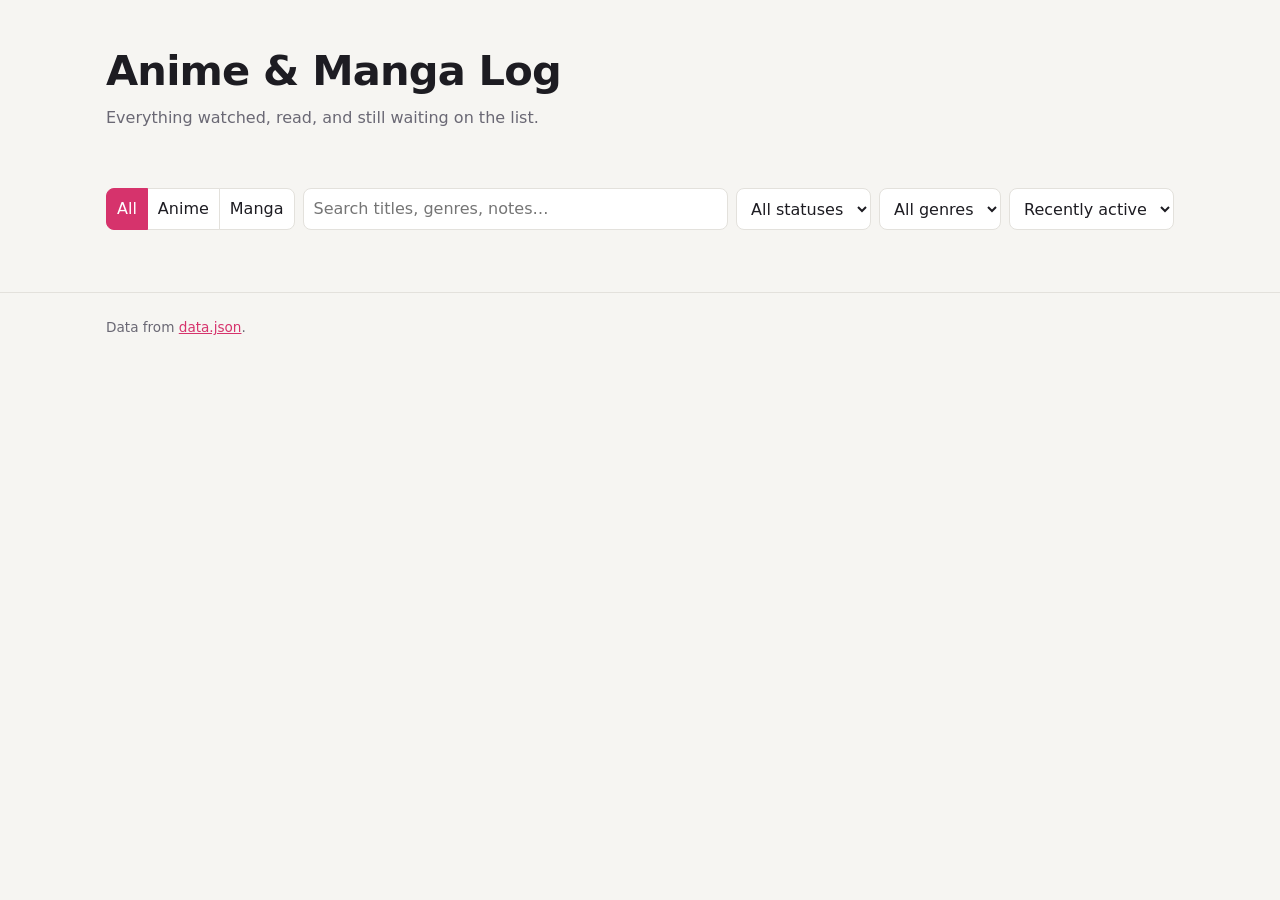
==== index.html @ 8fc4db0d "Add page structure and styles for the media log index.html lays out the header, summary stats, filte" ====
<!doctype html>
<html lang="en">
<head>
  <meta charset="utf-8">
  <meta name="viewport" content="width=device-width, initial-scale=1">
  <title>Anime &amp; Manga Log</title>
  <meta name="description" content="A personal log of anime watched and manga read.">
  <link rel="stylesheet" href="styles.css">
</head>
<body>
  <header class="site-header">
    <div class="wrap">
      <h1>Anime &amp; Manga Log</h1>
      <p class="tagline">Everything watched, read, and still waiting on the list.</p>
    </div>
  </header>

  <main class="wrap">
    <section class="stats" id="stats" aria-label="Summary"></section>

    <section class="controls" aria-label="Filters">
      <div class="seg" role="group" aria-label="Media type" id="type-filter">
        <button type="button" data-type="all" aria-pressed="true">All</button>
        <button type="button" data-type="anime" aria-pressed="false">Anime</button>
        <button type="button" data-type="manga" aria-pressed="false">Manga</button>
      </div>
      <label class="field grow">
        <span class="sr-only">Search</span>
        <input type="search" id="search" placeholder="Search titles, genres, notes…" autocomplete="off">
      </label>
      <label class="field">
        <span class="sr-only">Status</span>
        <select id="status-filter"><option value="all">All statuses</option></select>
      </label>
      <label class="field">
        <span class="sr-only">Genre</span>
        <select id="genre-filter"><option value="all">All genres</option></select>
      </label>
      <label class="field">
        <span class="sr-only">Sort</span>
        <select id="sort">
          <option value="recent">Recently active</option>
          <option value="score">Highest score</option>
          <option value="title">Title A–Z</option>
          <option value="year">Release year</option>
          <option value="progress">Progress</option>
        </select>
      </label>
    </section>

    <p class="result-count" id="result-count" aria-live="polite"></p>
    <section class="grid" id="grid" aria-label="Entries"></section>
    <p class="message" id="message" hidden></p>
  </main>

  <footer class="site-footer">
    <div class="wrap">Data from <a href="data.json">data.json</a>.</div>
  </footer>

  <script src="app.js"></script>
</body>
</html>
---- styles.css ----
:root {
  --bg: #f6f5f2;
  --surface: #ffffff;
  --text: #1d1c22;
  --muted: #6a6874;
  --border: #e3e1dc;
  --accent: #d6336c;
  --accent-soft: #fce4ec;
  --anime: #4c6ef5;
  --manga: #e8590c;
  --watching: #1c7ed6;
  --completed: #2b8a3e;
  --planned: #868e96;
  --on-hold: #e67700;
  --dropped: #c92a2a;
  --radius: 12px;
  --shadow: 0 1px 2px rgba(0, 0, 0, .05), 0 2px 8px rgba(0, 0, 0, .04);
  color-scheme: light dark;
}

@media (prefers-color-scheme: dark) {
  :root {
    --bg: #131217;
    --surface: #1d1c23;
    --text: #ecebf0;
    --muted: #9c9aa7;
    --border: #2e2c36;
    --accent: #f06595;
    --accent-soft: #3a1f2b;
    --anime: #748ffc;
    --manga: #ff922b;
    --watching: #4dabf7;
    --completed: #51cf66;
    --planned: #adb5bd;
    --on-hold: #ffa94d;
    --dropped: #ff6b6b;
    --shadow: none;
  }
}

* { box-sizing: border-box; }

body {
  margin: 0;
  background: var(--bg);
  color: var(--text);
  font: 16px/1.5 system-ui, -apple-system, "Segoe UI", Roboto, sans-serif;
}

a { color: var(--accent); }

.wrap { max-width: 1100px; margin: 0 auto; padding: 0 16px; }

.sr-only {
  position: absolute; width: 1px; height: 1px; overflow: hidden;
  clip: rect(0 0 0 0); white-space: nowrap;
}

/* Header */
.site-header { padding: 40px 0 24px; }
.site-header h1 { margin: 0; font-size: clamp(1.8rem, 5vw, 2.6rem); letter-spacing: -.02em; }
.tagline { margin: 4px 0 0; color: var(--muted); }

/* Stats */
.stats {
  display: grid;
  grid-template-columns: repeat(auto-fit, minmax(140px, 1fr));
  gap: 12px;
  margin-bottom: 24px;
}
.stat {
  background: var(--surface);
  border: 1px solid var(--border);
  border-radius: var(--radius);
  padding: 14px 16px;
  box-shadow: var(--shadow);
}
.stat .value { font-size: 1.6rem; font-weight: 700; font-variant-numeric: tabular-nums; }
.stat .label { color: var(--muted); font-size: .85rem; }

/* Controls */
.controls {
  display: flex;
  flex-wrap: wrap;
  gap: 8px;
  margin-bottom: 12px;
  position: sticky;
  top: 0;
  z-index: 2;
  padding: 10px 0;
  background: var(--bg);
}
.field { display: flex; }
.field.grow { flex: 1 1 220px; }
input, select, .seg button {
  font: inherit;
  color: var(--text);
  background: var(--surface);
  border: 1px solid var(--border);
  border-radius: 8px;
  padding: 8px 10px;
  min-height: 40px;
}
input { width: 100%; }
input:focus-visible, select:focus-visible, button:focus-visible {
  outline: 2px solid var(--accent);
  outline-offset: 1px;
}
.seg { display: inline-flex; }
.seg button { cursor: pointer; border-radius: 0; margin-left: -1px; }
.seg button:first-child { border-radius: 8px 0 0 8px; margin-left: 0; }
.seg button:last-child { border-radius: 0 8px 8px 0; }
.seg button[aria-pressed="true"] {
  background: var(--accent);
  border-color: var(--accent);
  color: #fff;
  position: relative;
}

.result-count { color: var(--muted); font-size: .9rem; margin: 0 0 12px; }

/* Grid of cards */
.grid {
  display: grid;
  grid-template-columns: repeat(auto-fill, minmax(280px, 1fr));
  gap: 14px;
  margin-bottom: 40px;
}
.card {
  background: var(--surface);
  border: 1px solid var(--border);
  border-left: 4px solid var(--type-color, var(--border));
  border-radius: var(--radius);
  padding: 14px 16px;
  box-shadow: var(--shadow);
  display: flex;
  flex-direction: column;
  gap: 8px;
}
.card[data-type="anime"] { --type-color: var(--anime); }
.card[data-type="manga"] { --type-color: var(--manga); }

.card-top { display: flex; justify-content: space-between; align-items: flex-start; gap: 10px; }
.card h2 { margin: 0; font-size: 1.05rem; line-height: 1.3; }
.meta { color: var(--muted); font-size: .85rem; }

.score {
  flex: none;
  font-weight: 700;
  font-variant-numeric: tabular-nums;
  background: var(--accent-soft);
  color: var(--accent);
  border-radius: 8px;
  padding: 2px 8px;
  font-size: .9rem;
}
.score.none { background: transparent; color: var(--muted); font-weight: 400; }

.badges { display: flex; flex-wrap: wrap; gap: 6px; }
.badge {
  font-size: .75rem;
  padding: 2px 8px;
  border-radius: 999px;
  border: 1px solid var(--border);
  color: var(--muted);
}
.badge.status { color: #fff; border-color: transparent; background: var(--status-color, var(--planned)); font-weight: 600; }
.badge.status[data-status="watching"], .badge.status[data-status="reading"] { --status-color: var(--watching); }
.badge.status[data-status="completed"] { --status-color: var(--completed); }
.badge.status[data-status="on-hold"] { --status-color: var(--on-hold); }
.badge.status[data-status="dropped"] { --status-color: var(--dropped); }
@media (prefers-color-scheme: dark) { .badge.status { color: #131217; } }

.progress { display: flex; align-items: center; gap: 10px; font-size: .85rem; color: var(--muted); }
.bar { flex: 1; height: 6px; background: var(--border); border-radius: 999px; overflow: hidden; }
.bar span { display: block; height: 100%; background: var(--type-color); border-radius: inherit; }
.progress .count { font-variant-numeric: tabular-nums; white-space: nowrap; }

.notes { margin: 0; font-size: .9rem; }
.dates { font-size: .8rem; color: var(--muted); margin-top: auto; }

.message {
  text-align: center;
  color: var(--muted);
  padding: 40px 16px;
  border: 1px dashed var(--border);
  border-radius: var(--radius);
}
.message code { background: var(--surface); padding: 1px 4px; border-radius: 4px; }

.site-footer { color: var(--muted); font-size: .85rem; padding: 24px 0 40px; border-top: 1px solid var(--border); }

@media (max-width: 560px) {
  .seg { width: 100%; }
  .seg button { flex: 1; }
  .field:not(.grow) { flex: 1 1 calc(50% - 4px); }
  .field select { width: 100%; }
  .controls { position: static; }
}
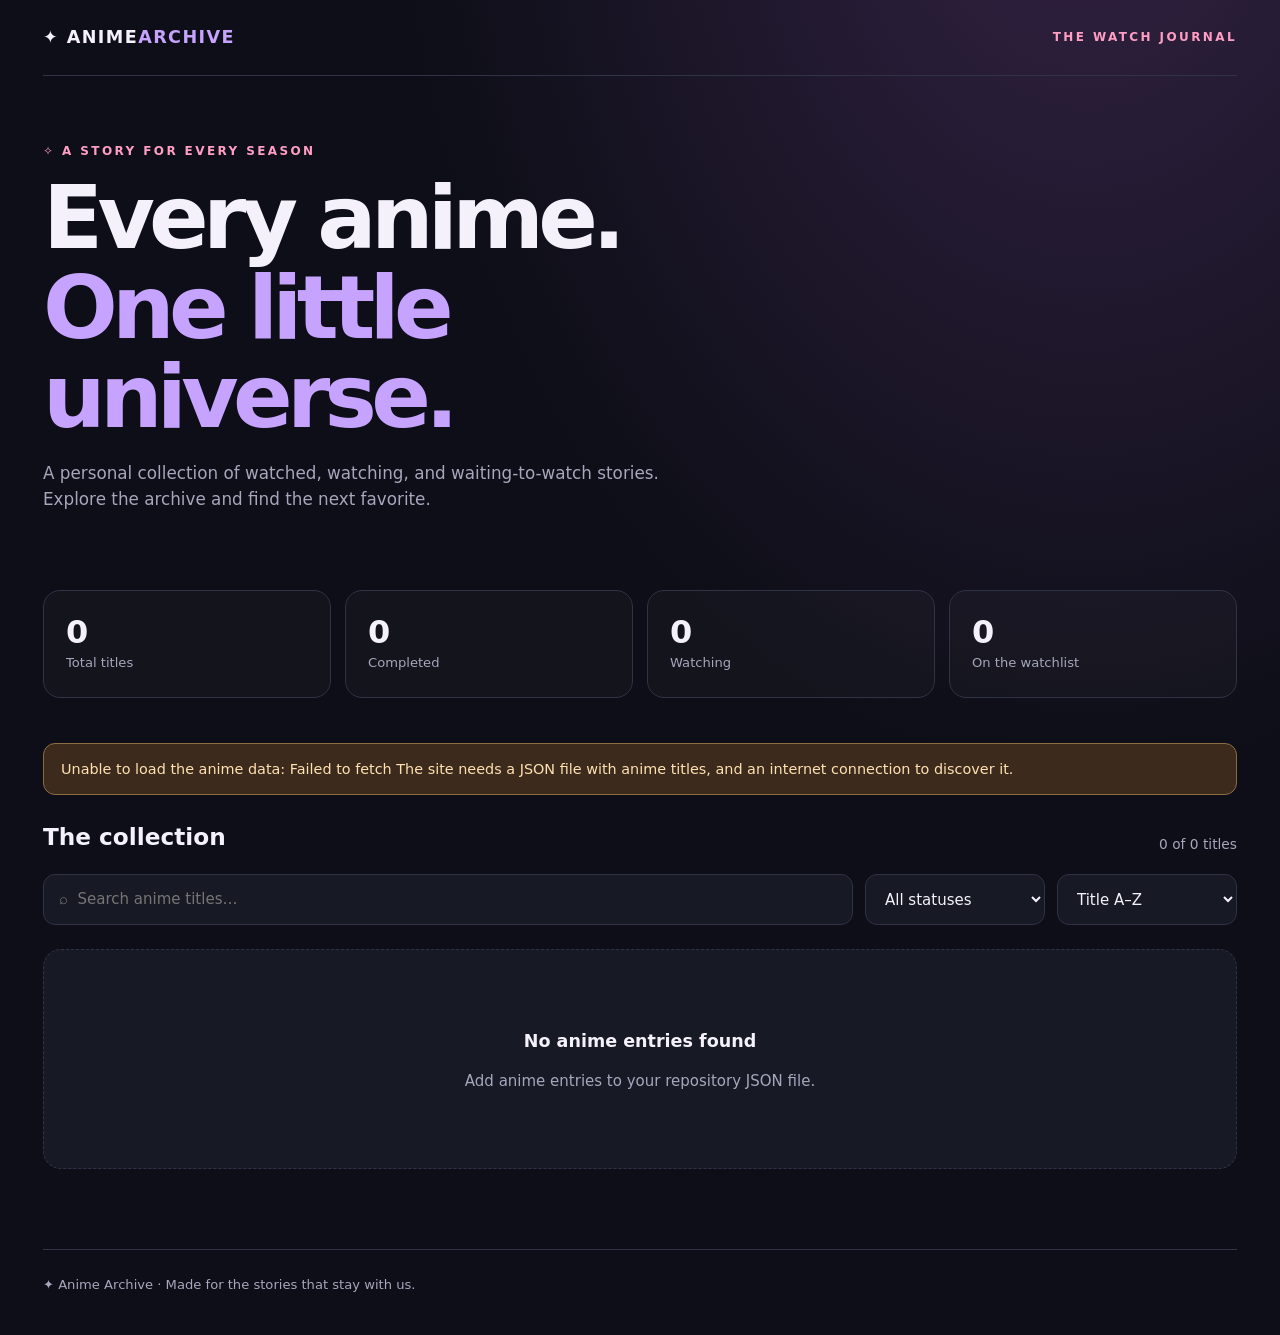
==== commit c543c737: "feat: add responsive GitHub Pages anime media log" ====
--- a/index.html
+++ b/index.html
@@ -1,62 +1,37 @@
 <!doctype html>
 <html lang="en">
 <head>
-  <meta charset="utf-8">
-  <meta name="viewport" content="width=device-width, initial-scale=1">
-  <title>Anime &amp; Manga Log</title>
-  <meta name="description" content="A personal log of anime watched and manga read.">
-  <link rel="stylesheet" href="styles.css">
+<meta charset="utf-8"><meta name="viewport" content="width=device-width,initial-scale=1">
+<meta name="theme-color" content="#10111b"><meta name="description" content="A personal anime watch journal.">
+<title>Anime Archive — Media Log</title>
+<style>
+:root{color-scheme:dark;--bg:#0d0e17;--panel:#171925;--panel2:#202232;--line:#303246;--text:#f4f1fa;--muted:#a6a6bc;--accent:#c5a3ff;--pink:#ff9dc3}
+*{box-sizing:border-box}body{margin:0;background:radial-gradient(ellipse at 85% -15%,#342345 0,transparent 45%),var(--bg);color:var(--text);font:15px/1.55 system-ui,-apple-system,Segoe UI,sans-serif}button,input,select{font:inherit}button{cursor:pointer}a{color:inherit}.shell{max-width:1250px;margin:auto;padding:0 28px}.topbar{display:flex;align-items:center;justify-content:space-between;padding:24px 0;border-bottom:1px solid var(--line)}.brand{font-weight:850;letter-spacing:.08em;text-decoration:none;font-size:1.1rem}.brand span{color:var(--accent)}.eyebrow{color:var(--pink);font-size:.75rem;letter-spacing:.2em;font-weight:800;text-transform:uppercase}.hero{padding:66px 0 35px}.hero h1{font-size:clamp(2.8rem,7vw,5.5rem);letter-spacing:-.065em;line-height:1.02;margin:12px 0 18px;max-width:820px}.hero h1 em{font-style:normal;color:var(--accent)}.hero p{color:var(--muted);max-width:620px;font-size:1.05rem}.stats{display:grid;grid-template-columns:repeat(4,1fr);gap:14px;margin:26px 0 45px}.stat{border:1px solid var(--line);background:#ffffff06;border-radius:17px;padding:22px}.stat strong{display:block;font-size:2rem;line-height:1.2}.stat span{font-size:.82rem;color:var(--muted)}.sectionhead{display:flex;align-items:end;justify-content:space-between;gap:20px;margin-bottom:19px}.sectionhead h2{font-size:1.45rem;margin:0}.count{color:var(--muted);font-size:.86rem}.toolbar{display:grid;grid-template-columns:minmax(170px,1fr) 180px 180px;gap:12px;margin-bottom:24px}.control{background:var(--panel);border:1px solid var(--line);border-radius:12px;color:var(--text);padding:13px 15px;width:100%;outline-offset:3px}.control:focus{outline:2px solid var(--accent)}.grid{display:grid;grid-template-columns:repeat(auto-fill,minmax(195px,1fr));gap:19px;padding-bottom:80px}.tile{background:var(--panel);border:1px solid var(--line);border-radius:16px;overflow:hidden;transition:transform .2s,border-color .2s;text-align:left;color:inherit;padding:0;width:100%}.tile:hover,.tile:focus-visible{transform:translateY(-4px);border-color:var(--accent)}.poster{aspect-ratio:3/4;position:relative;background:linear-gradient(135deg,#3c305a,#242b43);overflow:hidden;display:grid;place-items:center}.poster img{width:100%;height:100%;object-fit:cover;display:block}.placeholder{font-size:3.4rem;opacity:.65}.pill{position:absolute;left:12px;top:12px;background:#10111de8;border:1px solid #ffffff36;padding:4px 10px;border-radius:99px;font-size:.7rem;font-weight:700;backdrop-filter:blur(8px)}.tilebody{padding:16px}.tilebody h3{font-size:1rem;margin:0 0 8px;line-height:1.3}.meta{color:var(--muted);font-size:.82rem;display:flex;gap:8px;flex-wrap:wrap}.rating{color:#ffd59a;margin-top:10px;font-weight:700}.empty{grid-column:1/-1;text-align:center;background:var(--panel);border:1px dashed var(--line);border-radius:18px;padding:60px 20px;color:var(--muted)}.empty h3{color:var(--text);margin-bottom:5px}.footer{border-top:1px solid var(--line);padding:25px 0 40px;color:var(--muted);font-size:.82rem}dialog{width:min(720px,calc(100% - 30px));max-height:85vh;background:var(--panel);border:1px solid var(--line);border-radius:20px;color:var(--text);padding:0;box-shadow:0 20px 80px #000a}dialog::backdrop{background:#080910d9;backdrop-filter:blur(5px)}.modalhead{display:flex;justify-content:space-between;gap:12px;align-items:start;padding:26px 28px 0}.modalhead h2{margin:0;font-size:1.8rem;line-height:1.2}.close{background:var(--panel2);color:var(--text);border:1px solid var(--line);border-radius:50%;width:38px;height:38px;font-size:1.4rem}.modalcontent{padding:20px 28px 30px}.modalcontent p{color:var(--muted)}.tags{display:flex;gap:8px;flex-wrap:wrap}.tag{border:1px solid var(--line);border-radius:99px;padding:4px 10px;color:var(--accent);font-size:.8rem}.notice{border:1px solid #8d6d41;background:#3c2b1d;padding:14px 17px;border-radius:12px;margin-bottom:24px;color:#ffe0b1;font-size:.9rem}.notice a{color:inherit}.hidden{display:none!important}@media(max-width:700px){.shell{padding:0 17px}.hero{padding-top:42px}.stats{grid-template-columns:repeat(2,1fr)}.toolbar{grid-template-columns:1fr 1fr}.toolbar input{grid-column:1/-1}.grid{grid-template-columns:repeat(2,minmax(0,1fr));gap:12px}.tilebody{padding:12px}.stat{padding:17px}.modalhead,.modalcontent{padding-left:20px;padding-right:20px}}@media(prefers-reduced-motion:reduce){*{transition:none!important}}
+</style>
 </head>
 <body>
-  <header class="site-header">
-    <div class="wrap">
-      <h1>Anime &amp; Manga Log</h1>
-      <p class="tagline">Everything watched, read, and still waiting on the list.</p>
-    </div>
-  </header>
-
-  <main class="wrap">
-    <section class="stats" id="stats" aria-label="Summary"></section>
-
-    <section class="controls" aria-label="Filters">
-      <div class="seg" role="group" aria-label="Media type" id="type-filter">
-        <button type="button" data-type="all" aria-pressed="true">All</button>
-        <button type="button" data-type="anime" aria-pressed="false">Anime</button>
-        <button type="button" data-type="manga" aria-pressed="false">Manga</button>
-      </div>
-      <label class="field grow">
-        <span class="sr-only">Search</span>
-        <input type="search" id="search" placeholder="Search titles, genres, notes…" autocomplete="off">
-      </label>
-      <label class="field">
-        <span class="sr-only">Status</span>
-        <select id="status-filter"><option value="all">All statuses</option></select>
-      </label>
-      <label class="field">
-        <span class="sr-only">Genre</span>
-        <select id="genre-filter"><option value="all">All genres</option></select>
-      </label>
-      <label class="field">
-        <span class="sr-only">Sort</span>
-        <select id="sort">
-          <option value="recent">Recently active</option>
-          <option value="score">Highest score</option>
-          <option value="title">Title A–Z</option>
-          <option value="year">Release year</option>
-          <option value="progress">Progress</option>
-        </select>
-      </label>
-    </section>
-
-    <p class="result-count" id="result-count" aria-live="polite"></p>
-    <section class="grid" id="grid" aria-label="Entries"></section>
-    <p class="message" id="message" hidden></p>
-  </main>
-
-  <footer class="site-footer">
-    <div class="wrap">Data from <a href="data.json">data.json</a>.</div>
-  </footer>
-
-  <script src="app.js"></script>
-</body>
-</html>
+<div class="shell"><header class="topbar"><a class="brand" href="./">✦ ANIME<span>ARCHIVE</span></a><span class="eyebrow">The watch journal</span></header>
+<main><section class="hero"><div class="eyebrow">✧ A story for every season</div><h1>Every anime.<br><em>One little universe.</em></h1><p>A personal collection of watched, watching, and waiting-to-watch stories. Explore the archive and find the next favorite.</p></section>
+<section class="stats" aria-label="Collection statistics"><div class="stat"><strong id="total">—</strong><span>Total titles</span></div><div class="stat"><strong id="completed">—</strong><span>Completed</span></div><div class="stat"><strong id="watching">—</strong><span>Watching</span></div><div class="stat"><strong id="planned">—</strong><span>On the watchlist</span></div></section>
+<div id="notice" class="notice hidden" role="status"></div>
+<section aria-label="Anime collection"><div class="sectionhead"><h2>The collection</h2><span class="count" id="count" aria-live="polite">Loading…</span></div><div class="toolbar"><input class="control" id="search" type="search" placeholder="⌕  Search anime titles…" aria-label="Search anime"><select class="control" id="status" aria-label="Filter by status"><option value="">All statuses</option></select><select class="control" id="sort" aria-label="Sort titles"><option value="title">Title A–Z</option><option value="title-desc">Title Z–A</option><option value="rating">Highest rated</option><option value="year">Newest first</option></select></div><div id="grid" class="grid" aria-live="polite"><div class="empty">Loading your anime collection…</div></div></section></main><footer class="footer">✦ Anime Archive · Made for the stories that stay with us.</footer></div>
+<dialog id="details" aria-labelledby="detailTitle"><div class="modalhead"><h2 id="detailTitle"></h2><button class="close" id="close" aria-label="Close details">×</button></div><div class="modalcontent" id="detailBody"></div></dialog>
+<script>
+'use strict';
+const $=id=>document.getElementById(id);
+let entries=[];
+const pick=(obj,keys)=>{for(const key of keys){const v=obj?.[key];if(v!==undefined&&v!==null&&v!=='')return v}return null};
+const text=v=>v==null?'':String(v);
+const statusOf=v=>{const s=text(v).toLowerCase().replace(/[_-]/g,' ').trim();if(/complet|finish|watched|done/.test(s))return 'Completed';if(/watching|current|ongoing|in progress/.test(s))return 'Watching';if(/plan|watchlist|want|to watch|pending/.test(s))return 'Plan to watch';if(/drop/.test(s))return 'Dropped';if(/hold|pause/.test(s))return 'On hold';return text(v)||'Uncategorized'};
+function normalize(obj,i){if(typeof obj==='string')obj={title:obj};if(!obj||typeof obj!=='object'||Array.isArray(obj))return null;const title=pick(obj,['title','name','anime','english_title','englishTitle','romaji','series','Title','Name']);if(!title)return null;const image=pick(obj,['image','image_url','imageUrl','cover','coverImage','poster','poster_url','thumbnail','artwork']);const imageUrl=typeof image==='object'?pick(image,['large','extraLarge','medium','url']):image;const genres=pick(obj,['genres','genre','tags','categories']);return {id:i,title:text(title),status:statusOf(pick(obj,['status','watch_status','watchStatus','progress_status','state'])),year:pick(obj,['year','release_year','releaseYear','aired','season_year']),rating:pick(obj,['rating','score','my_score','myScore']),episodes:pick(obj,['episodes','episode_count','episodeCount','total_episodes']),watched:pick(obj,['episodes_watched','episodesWatched','progress']),image:imageUrl,genres:Array.isArray(genres)?genres:genres?[text(genres)]:[],description:pick(obj,['synopsis','description','summary','notes','review','plot']),raw:obj}}
+function extract(data){if(Array.isArray(data))return data;for(const k of ['anime','entries','items','media','shows','list','watchlist','data','titles','collection']){if(Array.isArray(data?.[k]))return data[k];if(data?.[k]&&typeof data[k]==='object'){const nested=extract(data[k]);if(nested.length)return nested}}return Object.values(data||{}).find(v=>Array.isArray(v))||[]}
+function el(tag,cls,content){const node=document.createElement(tag);if(cls)node.className=cls;if(content!==undefined)node.textContent=text(content);return node}
+function number(v){const n=Number(v);return Number.isFinite(n)?n:0}
+function render(){const q=$('search').value.toLocaleLowerCase().trim(),filter=$('status').value,sort=$('sort').value;let list=entries.filter(x=>(!filter||x.status===filter)&&[x.title,...x.genres].join(' ').toLocaleLowerCase().includes(q));list.sort((a,b)=>sort==='rating'?number(b.rating)-number(a.rating):sort==='year'?number(b.year)-number(a.year):sort==='title-desc'?b.title.localeCompare(a.title):a.title.localeCompare(b.title));$('count').textContent=list.length+' of '+entries.length+' titles';const grid=$('grid');grid.replaceChildren();if(!list.length){const empty=el('div','empty');empty.append(el('h3','',entries.length?'No matching titles':'No anime entries found'),el('p','',entries.length?'Try a different search or filter.':'Add anime entries to your repository JSON file.'));grid.append(empty);return}const frag=document.createDocumentFragment();for(const item of list){const card=el('button','tile');card.type='button';card.setAttribute('aria-label','View '+item.title);const poster=el('div','poster');if(item.image&&/^https?:\/\/|^\.\.?\//i.test(text(item.image))){const img=el('img');img.src=item.image;img.alt='Cover for '+item.title;img.loading='lazy';img.onerror=()=>img.replaceWith(el('span','placeholder','✦'));poster.append(img)}else poster.append(el('span','placeholder','✦'));poster.append(el('span','pill',item.status));const body=el('div','tilebody');body.append(el('h3','',item.title));const meta=el('div','meta');[item.year,item.episodes?item.episodes+' episodes':null].filter(Boolean).forEach(v=>meta.append(el('span','',v)));body.append(meta);if(item.rating!=null)body.append(el('div','rating','★ '+item.rating));card.append(poster,body);card.addEventListener('click',()=>show(item));frag.append(card)}grid.append(frag)}
+function show(item){$('detailTitle').textContent=item.title;const body=$('detailBody');body.replaceChildren();const tags=el('div','tags');[item.status,item.year,item.episodes?item.episodes+' episodes':null,item.watched?item.watched+' watched':null,item.rating!=null?'★ '+item.rating:null,...item.genres].filter(Boolean).forEach(v=>tags.append(el('span','tag',v)));body.append(tags);if(item.description)body.append(el('p','',item.description));else body.append(el('p','','No synopsis or notes available.'));$('details').showModal()}
+$('close').addEventListener('click',()=>$('details').close());$('details').addEventListener('click',e=>{if(e.target===$('details'))$('details').close()});['search','status','sort'].forEach(id=>$(id).addEventListener(id==='search'?'input':'change',render));
+function updateStats(){ $('total').textContent=entries.length;$('completed').textContent=entries.filter(x=>x.status==='Completed').length;$('watching').textContent=entries.filter(x=>x.status==='Watching').length;$('planned').textContent=entries.filter(x=>x.status==='Plan to watch').length;const statuses=[...new Set(entries.map(x=>x.status))].sort();for(const s of statuses){const o=document.createElement('option');o.value=s;o.textContent=s;$('status').append(o)}}
+async function discover(){const repo='alamon2028/Anime-Media-Log';const res=await fetch('https://api.github.com/repos/'+repo+'/git/trees/main?recursive=1');if(!res.ok)throw Error('GitHub file listing unavailable ('+res.status+').');const tree=await res.json();const files=(tree.tree||[]).filter(x=>x.type==='blob'&&x.path.toLowerCase().endsWith('.json')&&!x.path.includes('node_modules/')&&!x.path.includes('.github/'));const candidates=files.sort((a,b)=>{const score=p=>/anime|media|watch|data|list|log/i.test(p)?0:1;return score(a.path)-score(b.path)});for(const file of candidates){try{const response=await fetch('./'+file.path.split('/').map(encodeURIComponent).join('/'));if(!response.ok)continue;const json=await response.json();const normalized=extract(json).map(normalize).filter(Boolean);if(normalized.length)return normalized}catch(e){console.warn('Skipped JSON:',file.path,e)}}throw Error(files.length?'No recognizable anime entries were found in the JSON files.':'No JSON file was found in this repository.')}
+(async()=>{try{entries=await discover();updateStats();render()}catch(error){console.error(error);$('notice').classList.remove('hidden');$('notice').textContent='Unable to load the anime data: '+error.message+' The site needs a JSON file with anime titles, and an internet connection to discover it.';updateStats();render()}})();
+</script>
+</body></html>
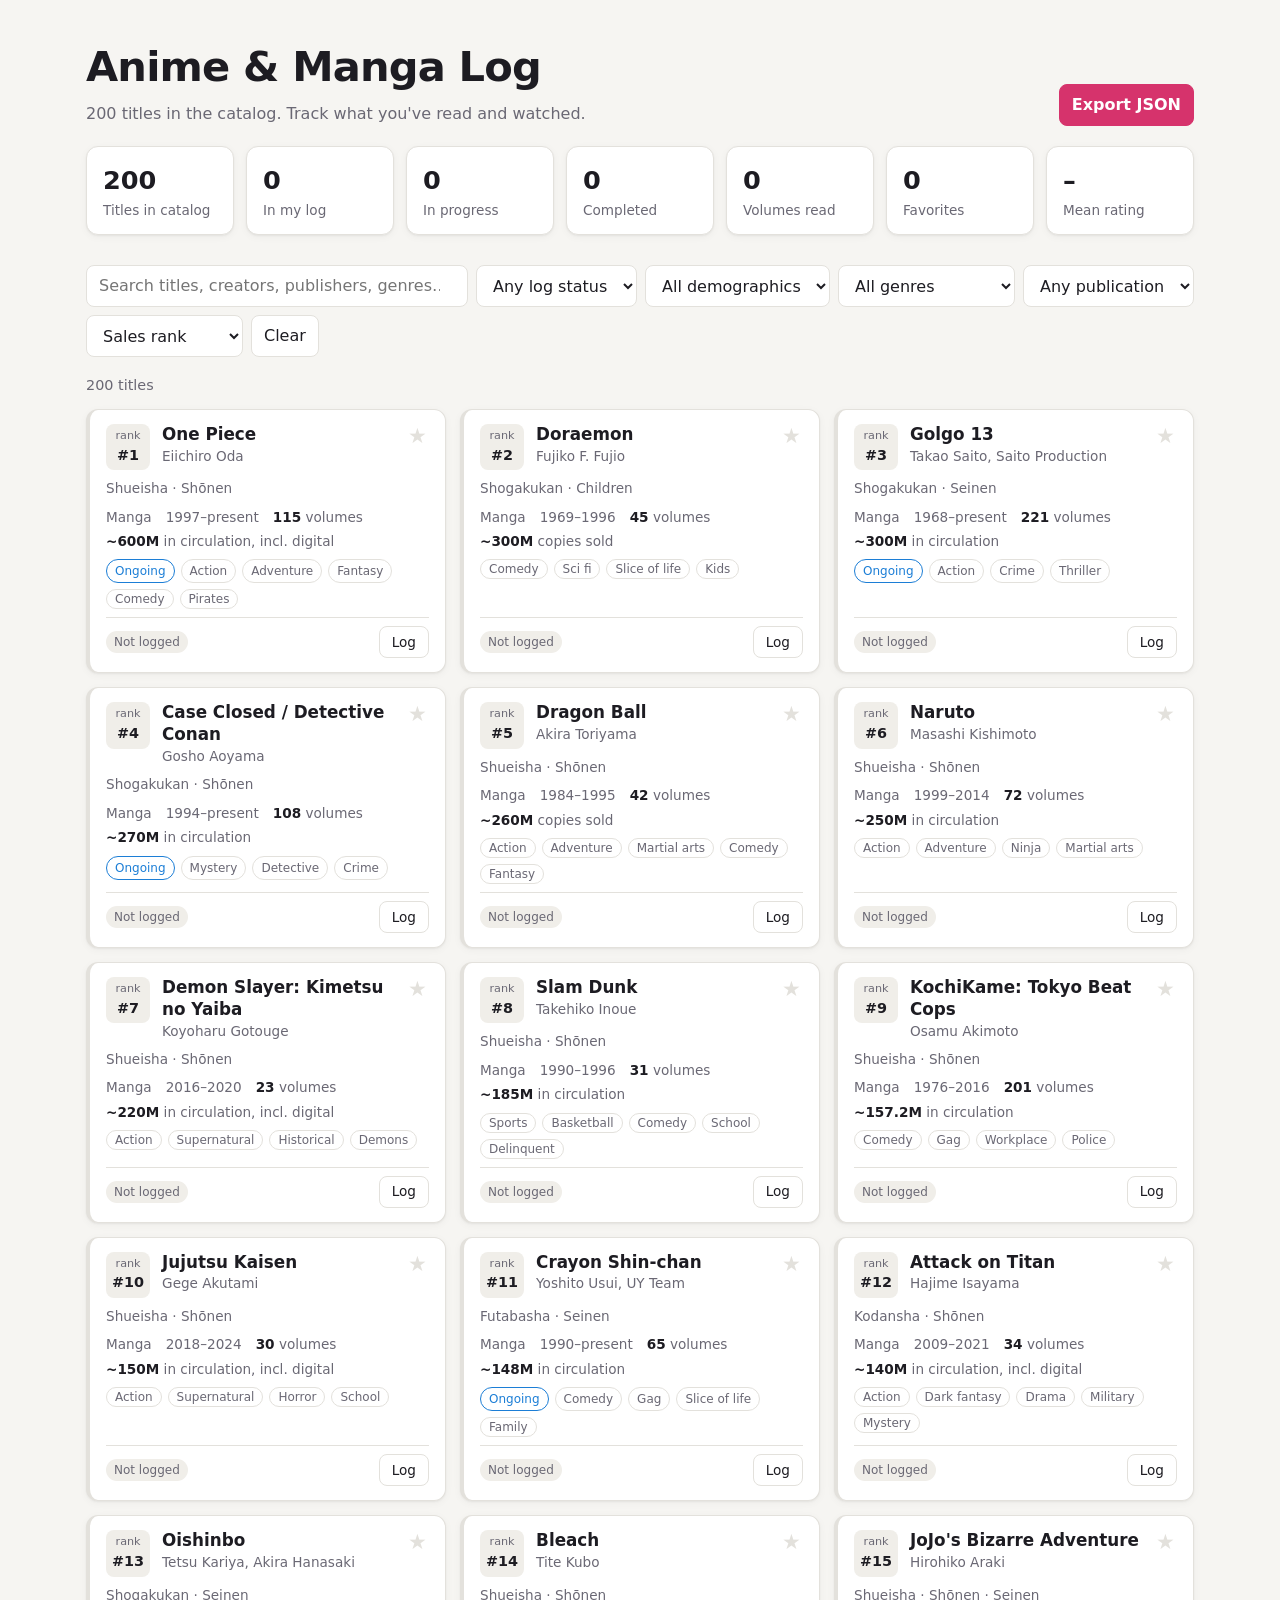
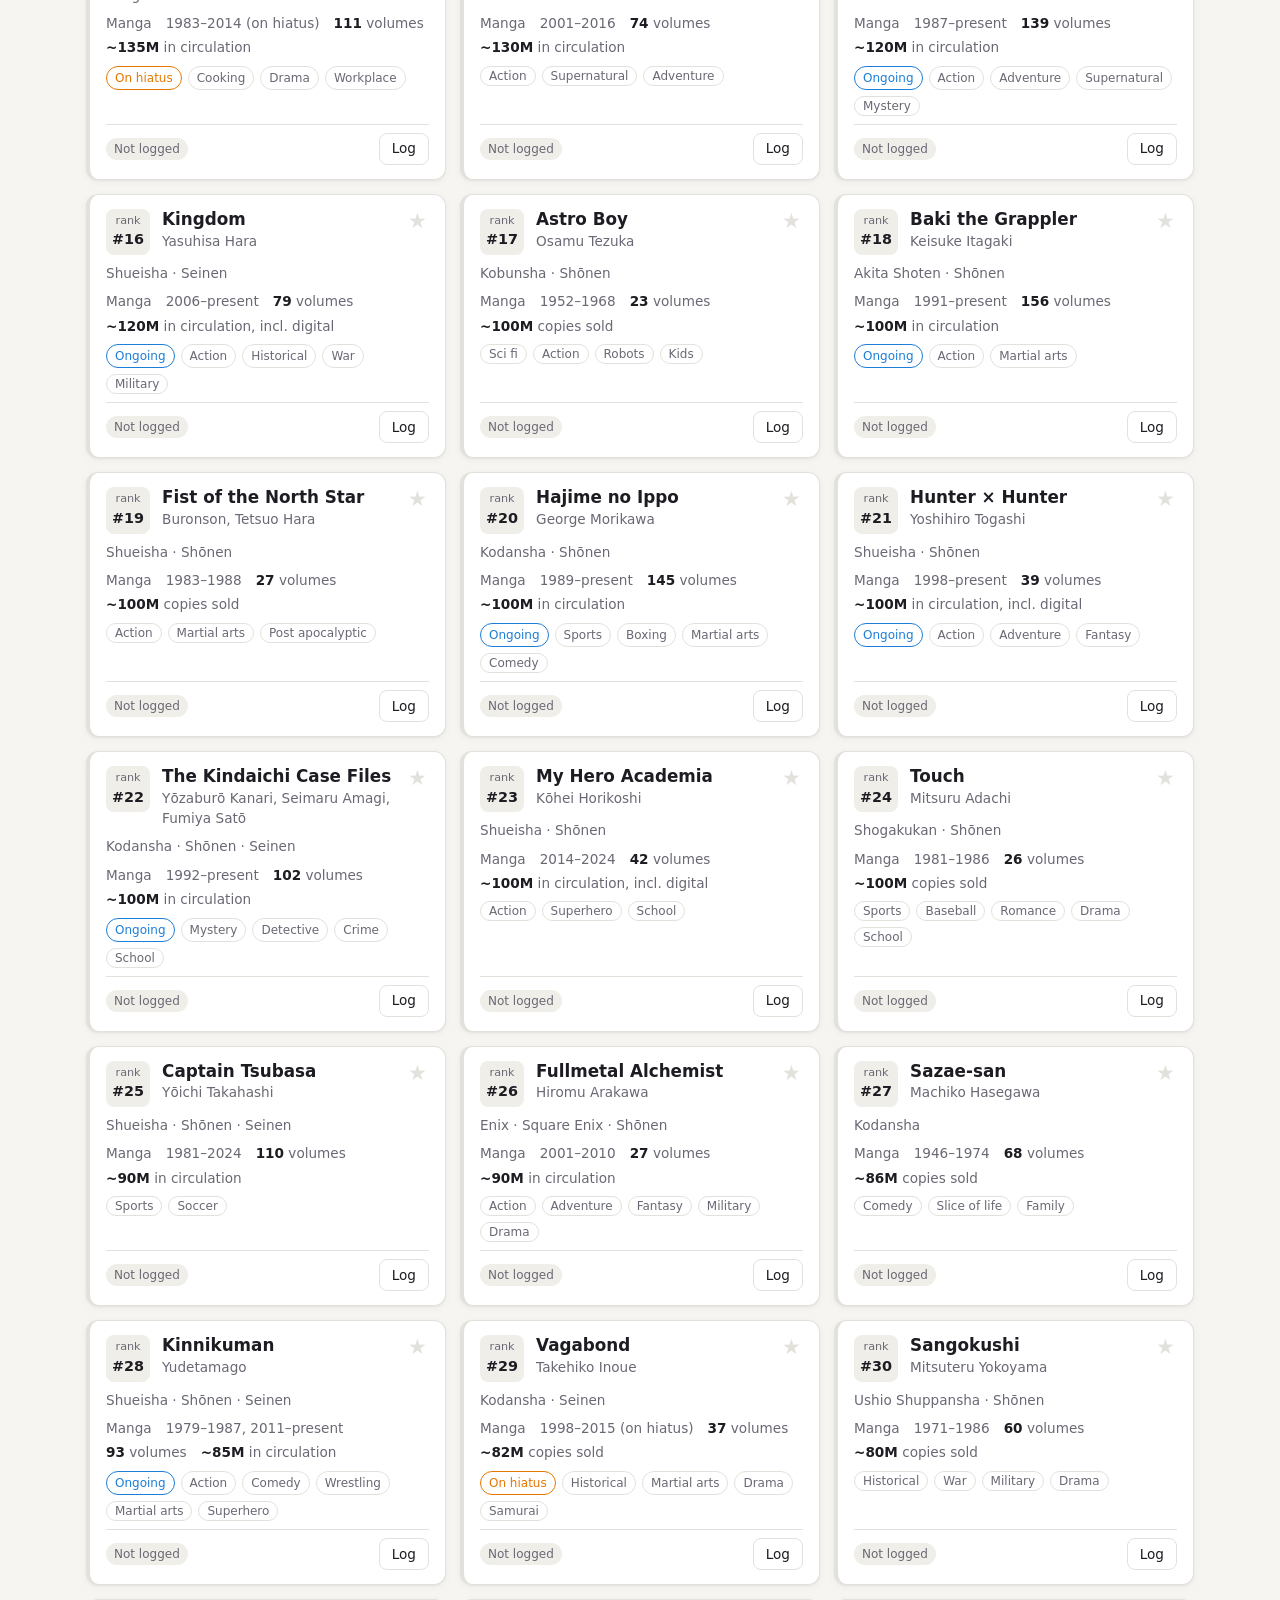
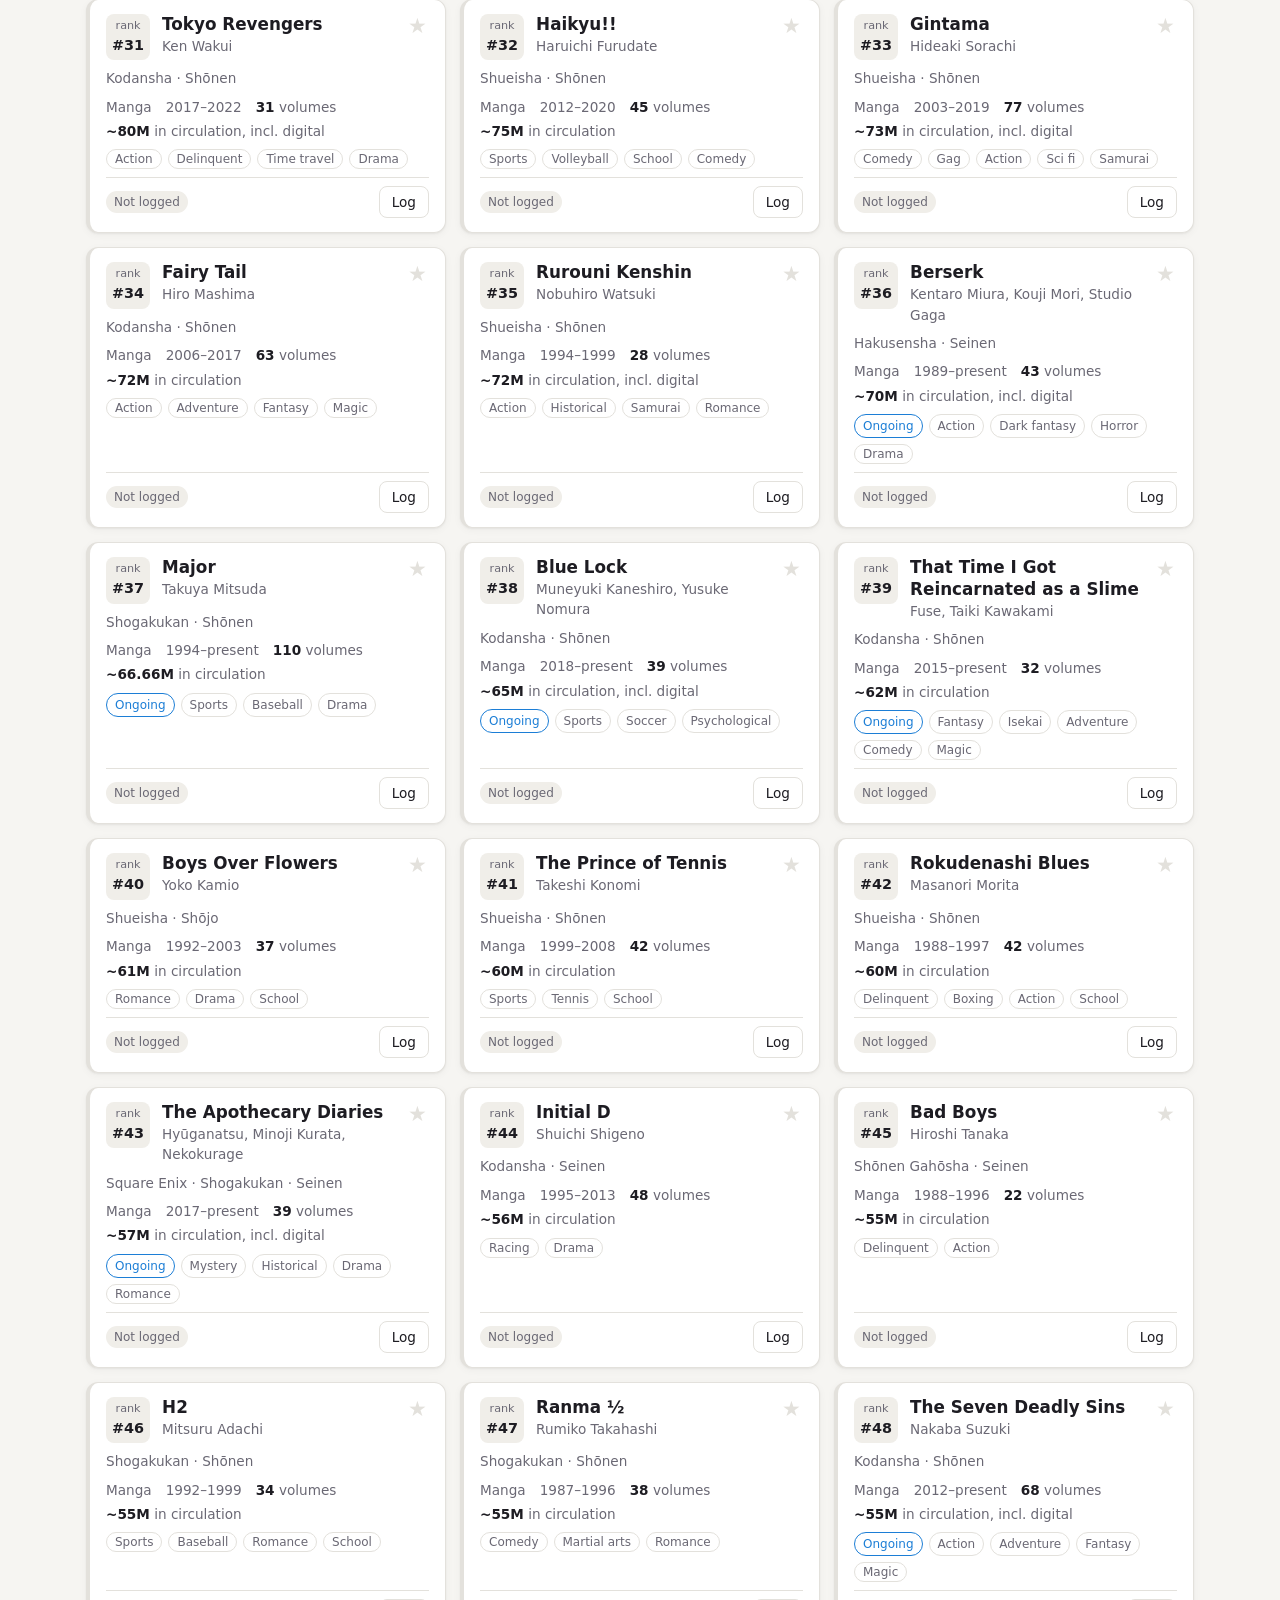
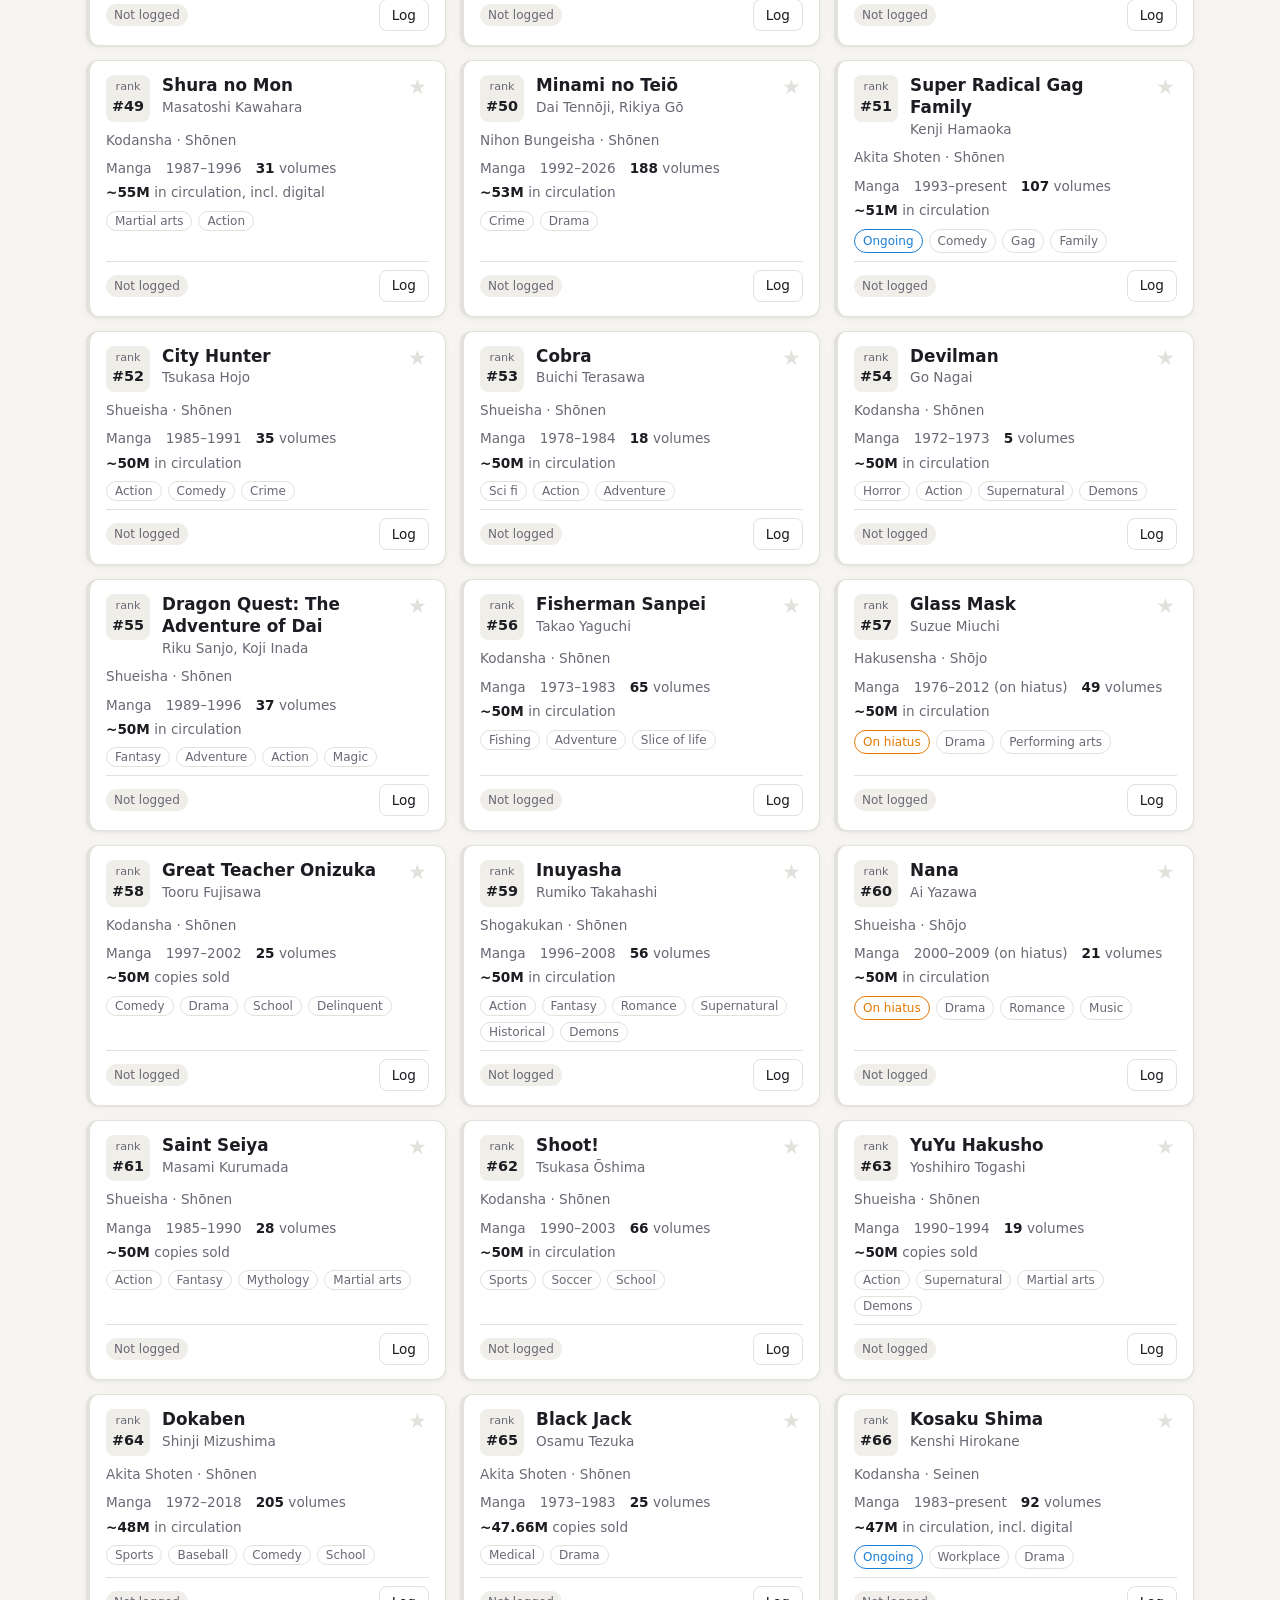
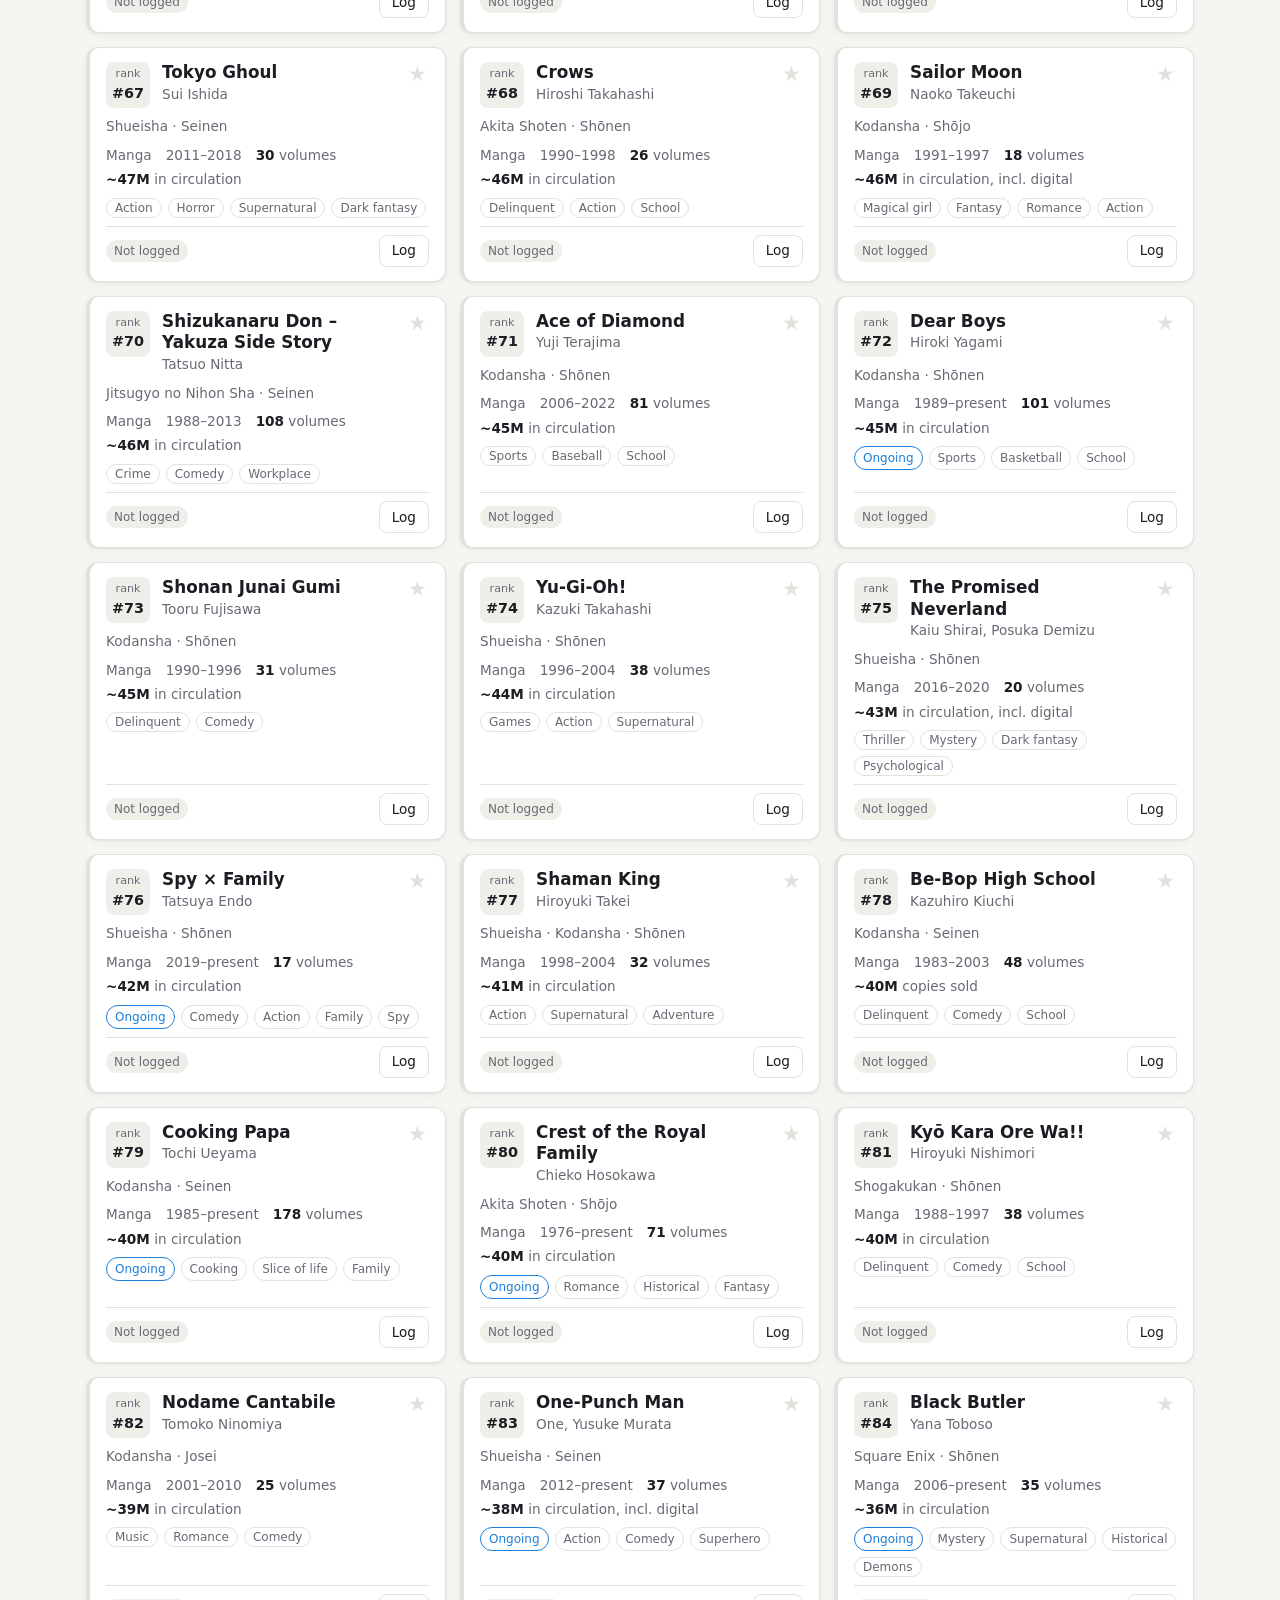
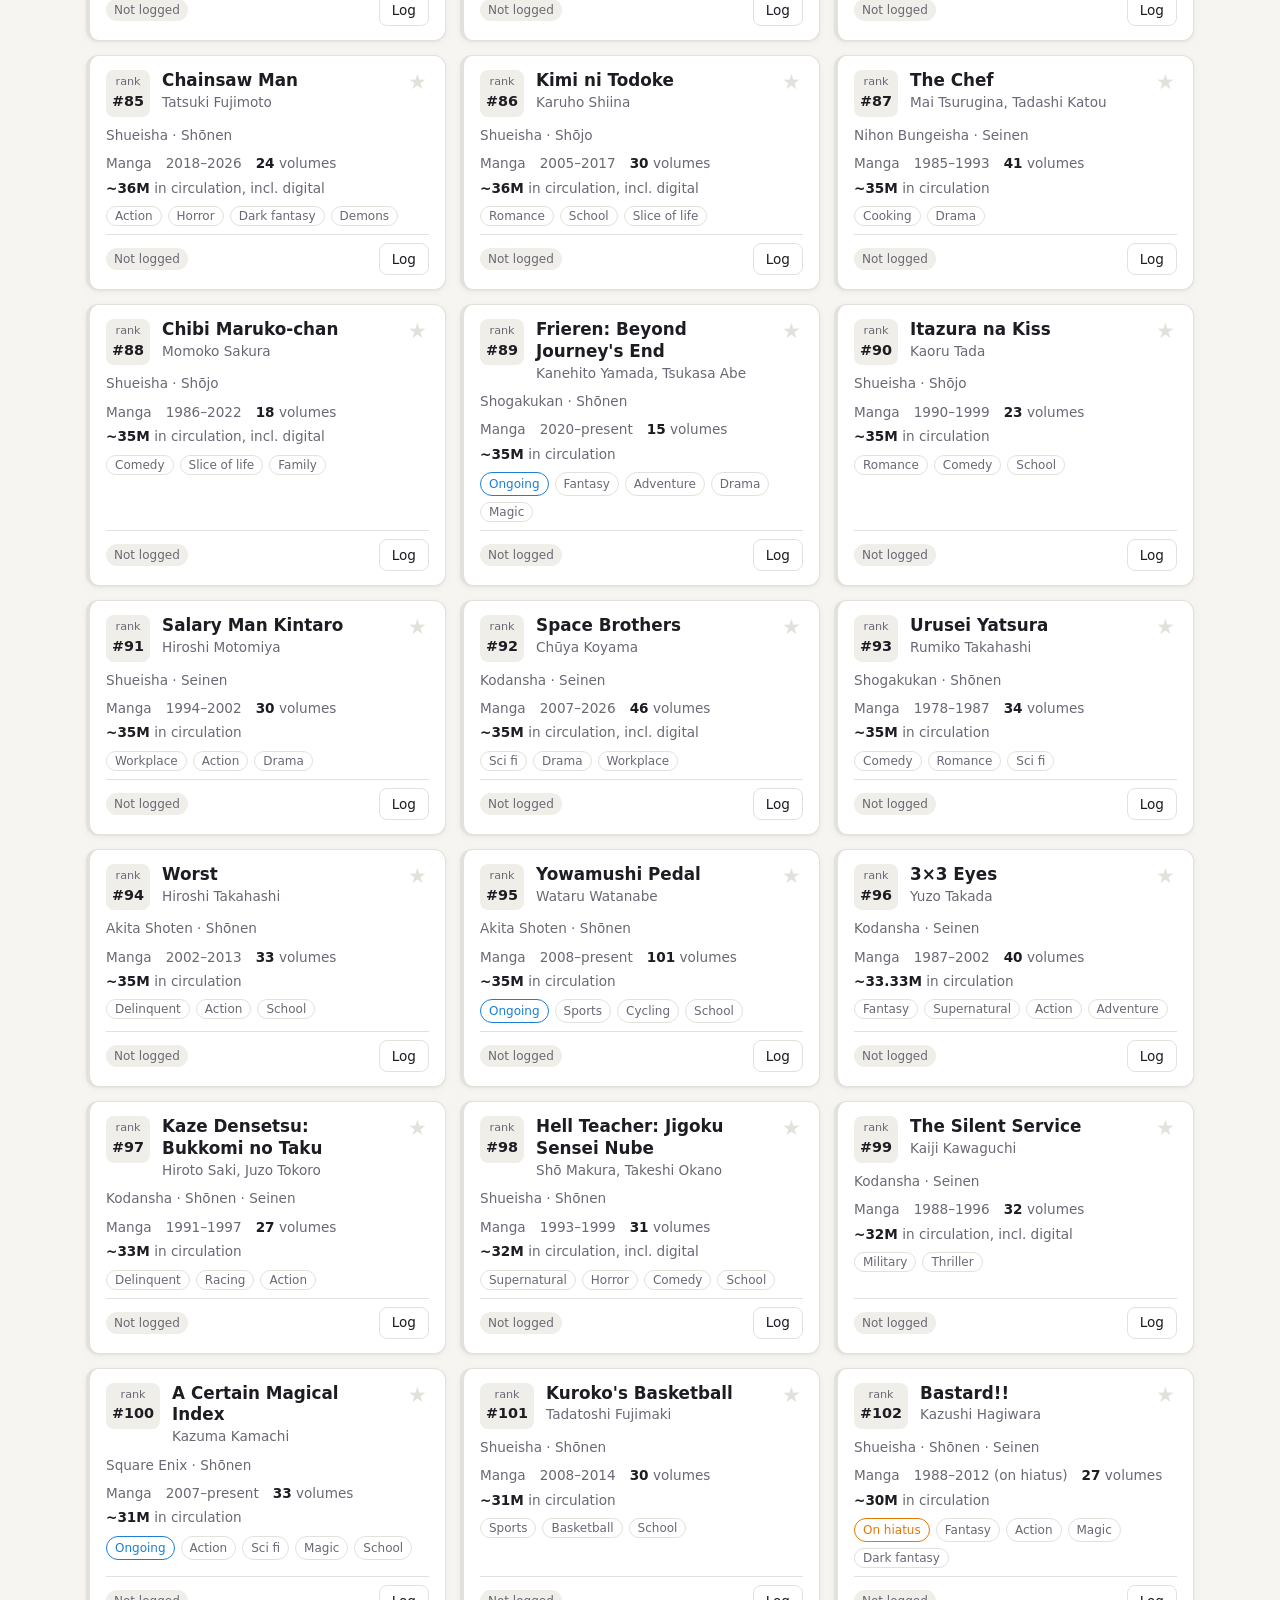
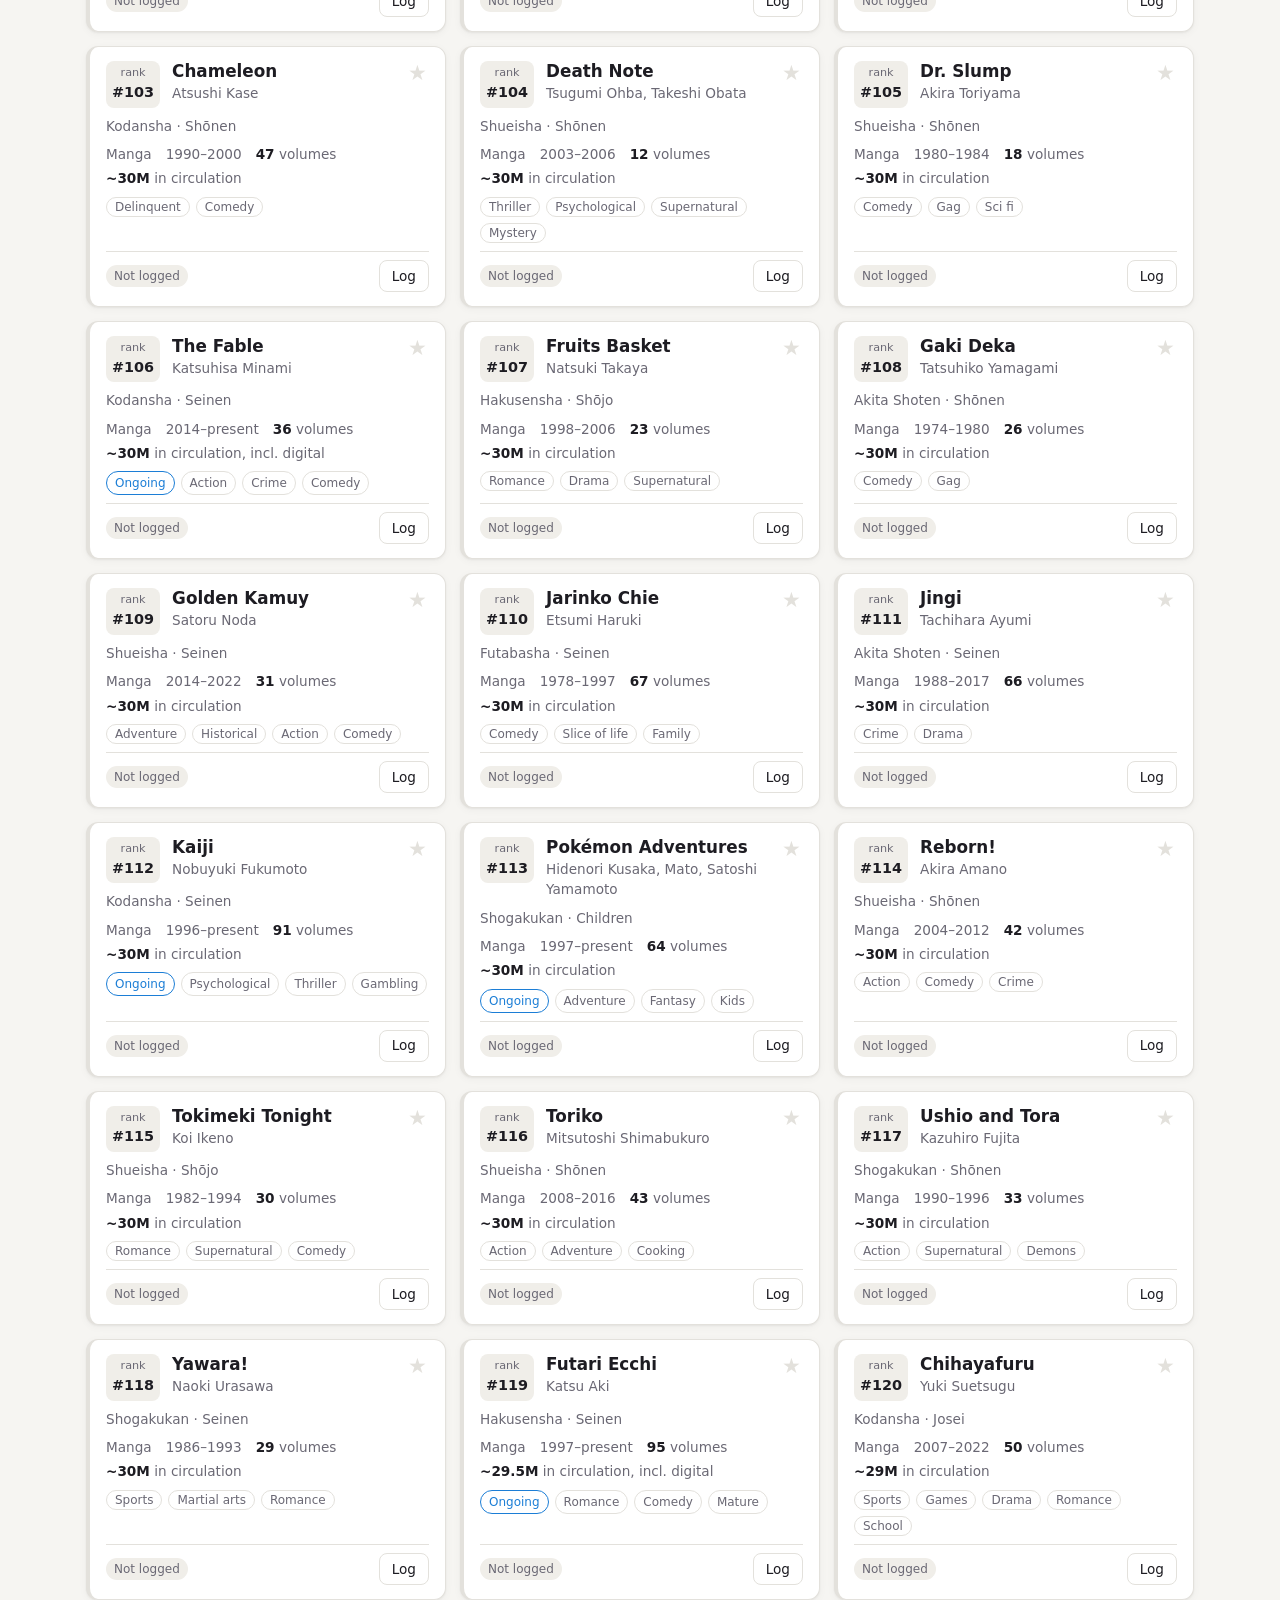
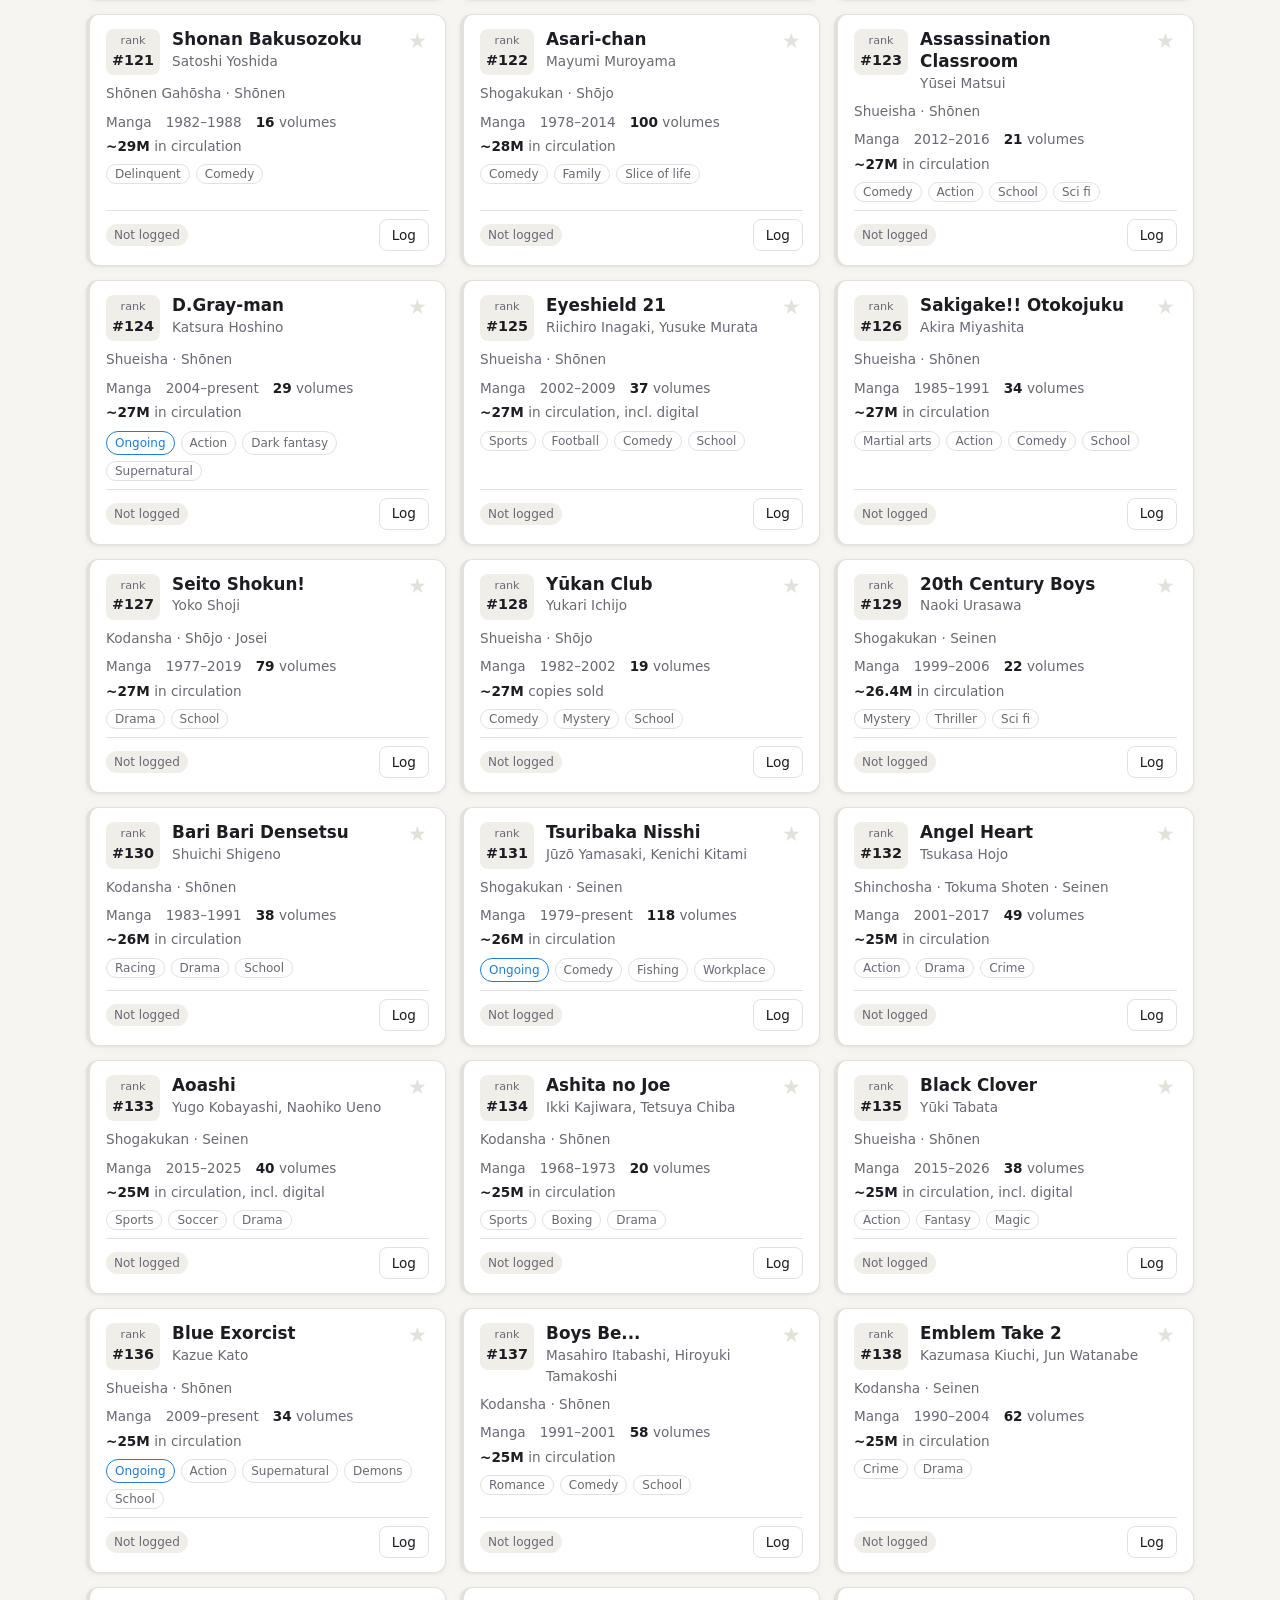
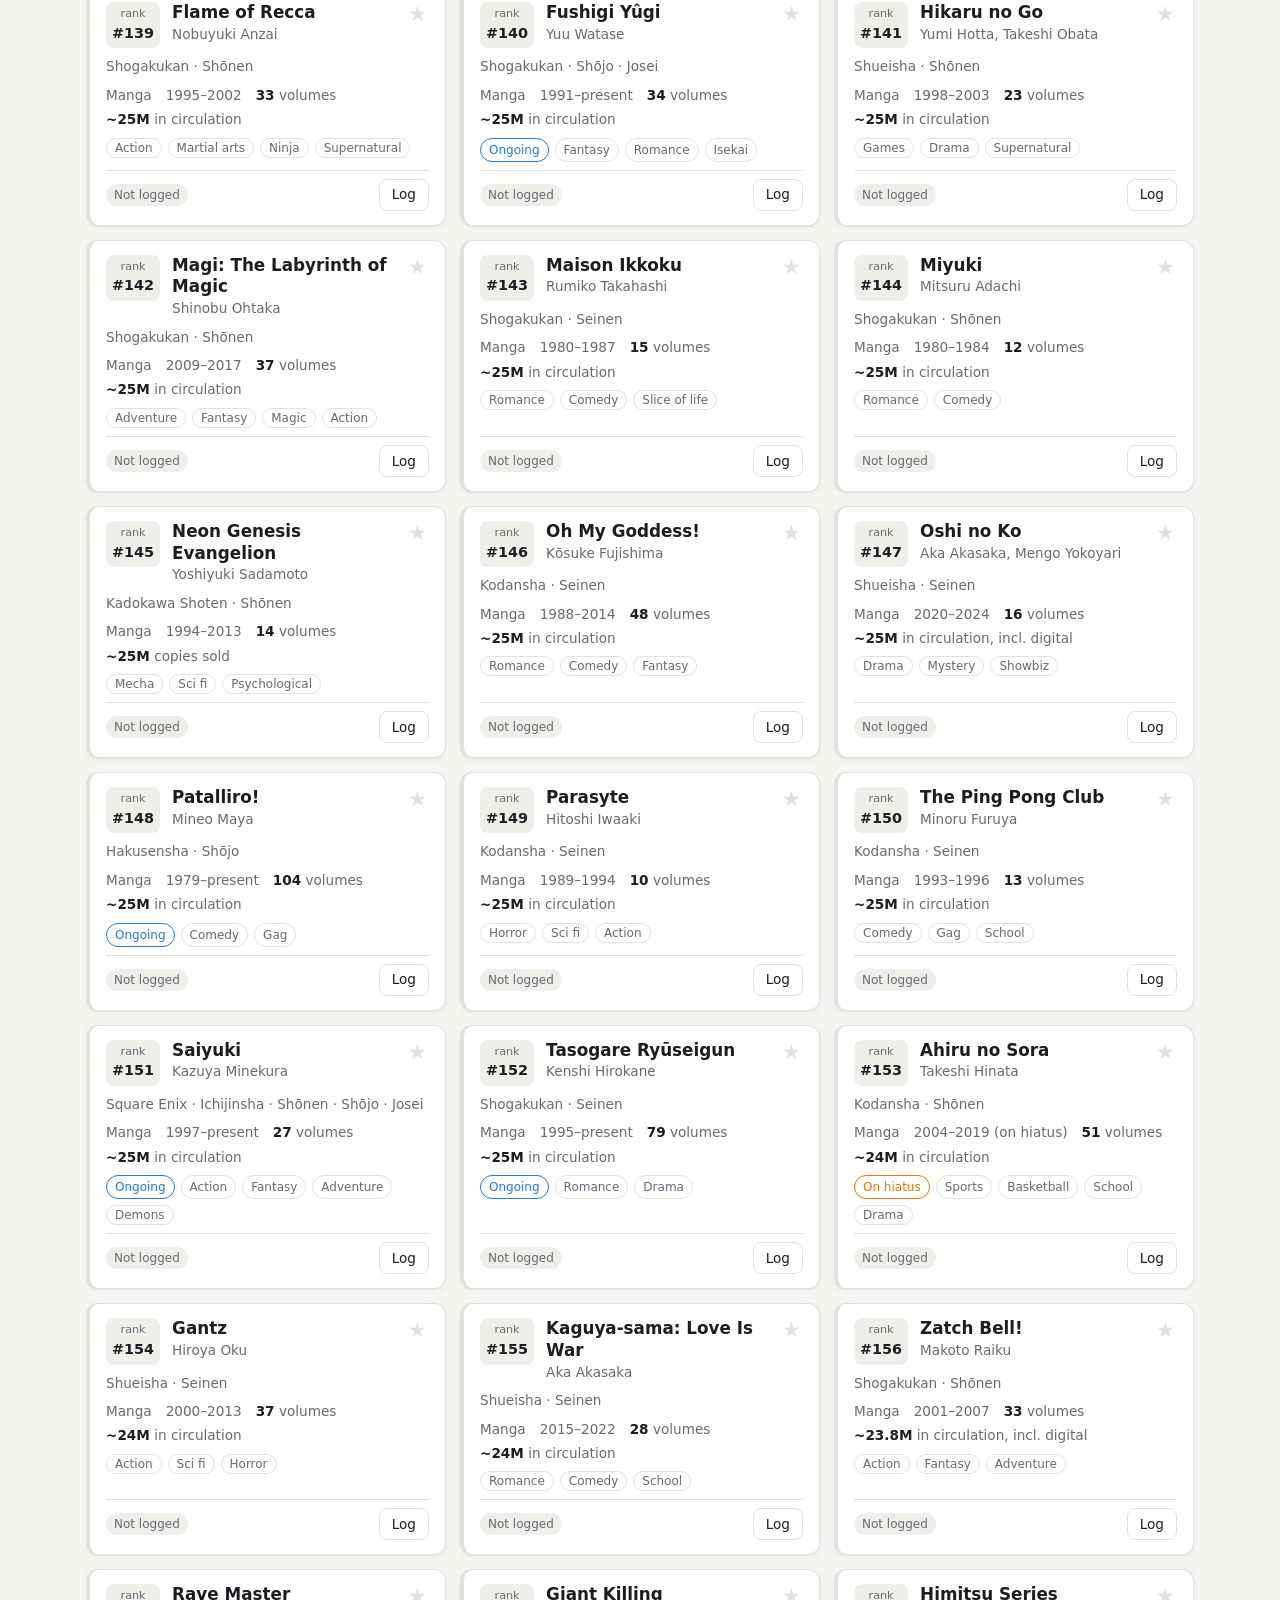
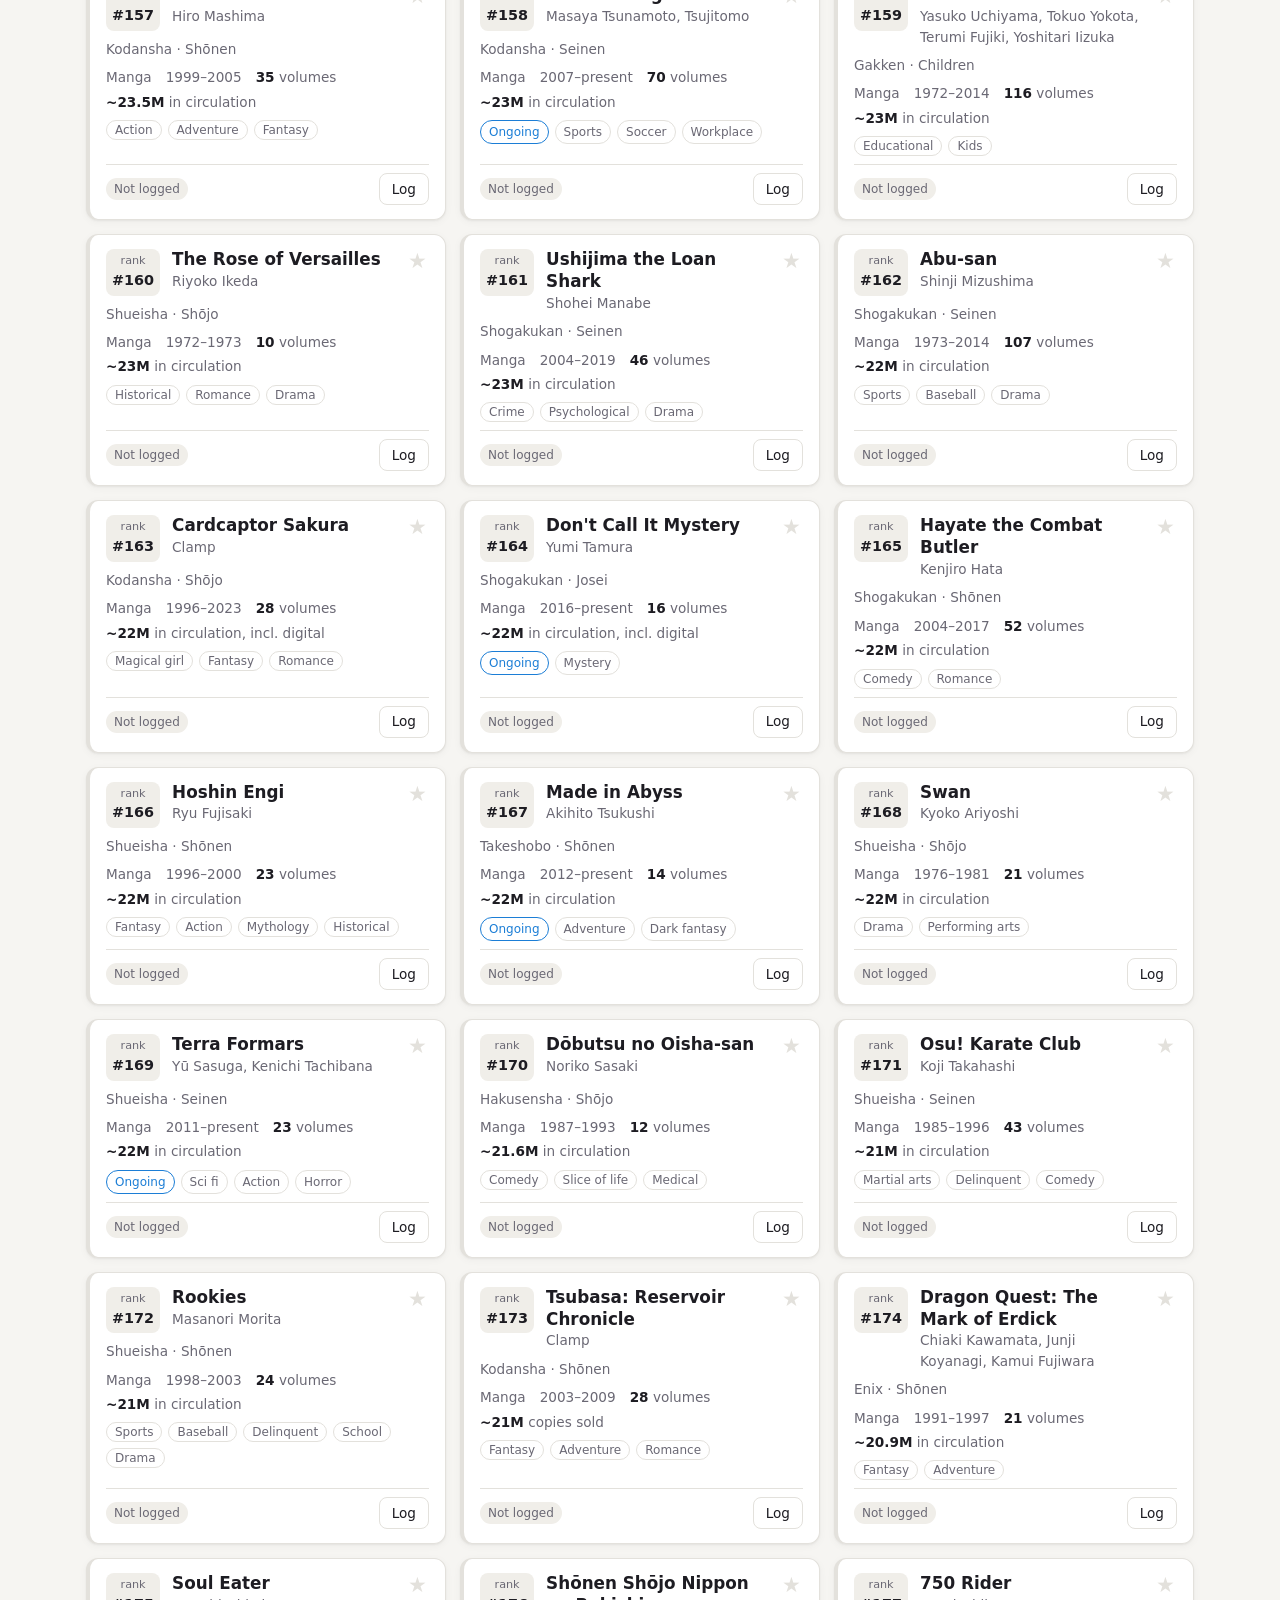
==== commit 9517e2be: "Rework the page around the catalog schema with an editable log - Cards show sales rank, creators, pu" ====
--- a/index.html
+++ b/index.html
@@ -1,37 +1,104 @@
 <!doctype html>
 <html lang="en">
 <head>
-<meta charset="utf-8"><meta name="viewport" content="width=device-width,initial-scale=1">
-<meta name="theme-color" content="#10111b"><meta name="description" content="A personal anime watch journal.">
-<title>Anime Archive — Media Log</title>
-<style>
-:root{color-scheme:dark;--bg:#0d0e17;--panel:#171925;--panel2:#202232;--line:#303246;--text:#f4f1fa;--muted:#a6a6bc;--accent:#c5a3ff;--pink:#ff9dc3}
-*{box-sizing:border-box}body{margin:0;background:radial-gradient(ellipse at 85% -15%,#342345 0,transparent 45%),var(--bg);color:var(--text);font:15px/1.55 system-ui,-apple-system,Segoe UI,sans-serif}button,input,select{font:inherit}button{cursor:pointer}a{color:inherit}.shell{max-width:1250px;margin:auto;padding:0 28px}.topbar{display:flex;align-items:center;justify-content:space-between;padding:24px 0;border-bottom:1px solid var(--line)}.brand{font-weight:850;letter-spacing:.08em;text-decoration:none;font-size:1.1rem}.brand span{color:var(--accent)}.eyebrow{color:var(--pink);font-size:.75rem;letter-spacing:.2em;font-weight:800;text-transform:uppercase}.hero{padding:66px 0 35px}.hero h1{font-size:clamp(2.8rem,7vw,5.5rem);letter-spacing:-.065em;line-height:1.02;margin:12px 0 18px;max-width:820px}.hero h1 em{font-style:normal;color:var(--accent)}.hero p{color:var(--muted);max-width:620px;font-size:1.05rem}.stats{display:grid;grid-template-columns:repeat(4,1fr);gap:14px;margin:26px 0 45px}.stat{border:1px solid var(--line);background:#ffffff06;border-radius:17px;padding:22px}.stat strong{display:block;font-size:2rem;line-height:1.2}.stat span{font-size:.82rem;color:var(--muted)}.sectionhead{display:flex;align-items:end;justify-content:space-between;gap:20px;margin-bottom:19px}.sectionhead h2{font-size:1.45rem;margin:0}.count{color:var(--muted);font-size:.86rem}.toolbar{display:grid;grid-template-columns:minmax(170px,1fr) 180px 180px;gap:12px;margin-bottom:24px}.control{background:var(--panel);border:1px solid var(--line);border-radius:12px;color:var(--text);padding:13px 15px;width:100%;outline-offset:3px}.control:focus{outline:2px solid var(--accent)}.grid{display:grid;grid-template-columns:repeat(auto-fill,minmax(195px,1fr));gap:19px;padding-bottom:80px}.tile{background:var(--panel);border:1px solid var(--line);border-radius:16px;overflow:hidden;transition:transform .2s,border-color .2s;text-align:left;color:inherit;padding:0;width:100%}.tile:hover,.tile:focus-visible{transform:translateY(-4px);border-color:var(--accent)}.poster{aspect-ratio:3/4;position:relative;background:linear-gradient(135deg,#3c305a,#242b43);overflow:hidden;display:grid;place-items:center}.poster img{width:100%;height:100%;object-fit:cover;display:block}.placeholder{font-size:3.4rem;opacity:.65}.pill{position:absolute;left:12px;top:12px;background:#10111de8;border:1px solid #ffffff36;padding:4px 10px;border-radius:99px;font-size:.7rem;font-weight:700;backdrop-filter:blur(8px)}.tilebody{padding:16px}.tilebody h3{font-size:1rem;margin:0 0 8px;line-height:1.3}.meta{color:var(--muted);font-size:.82rem;display:flex;gap:8px;flex-wrap:wrap}.rating{color:#ffd59a;margin-top:10px;font-weight:700}.empty{grid-column:1/-1;text-align:center;background:var(--panel);border:1px dashed var(--line);border-radius:18px;padding:60px 20px;color:var(--muted)}.empty h3{color:var(--text);margin-bottom:5px}.footer{border-top:1px solid var(--line);padding:25px 0 40px;color:var(--muted);font-size:.82rem}dialog{width:min(720px,calc(100% - 30px));max-height:85vh;background:var(--panel);border:1px solid var(--line);border-radius:20px;color:var(--text);padding:0;box-shadow:0 20px 80px #000a}dialog::backdrop{background:#080910d9;backdrop-filter:blur(5px)}.modalhead{display:flex;justify-content:space-between;gap:12px;align-items:start;padding:26px 28px 0}.modalhead h2{margin:0;font-size:1.8rem;line-height:1.2}.close{background:var(--panel2);color:var(--text);border:1px solid var(--line);border-radius:50%;width:38px;height:38px;font-size:1.4rem}.modalcontent{padding:20px 28px 30px}.modalcontent p{color:var(--muted)}.tags{display:flex;gap:8px;flex-wrap:wrap}.tag{border:1px solid var(--line);border-radius:99px;padding:4px 10px;color:var(--accent);font-size:.8rem}.notice{border:1px solid #8d6d41;background:#3c2b1d;padding:14px 17px;border-radius:12px;margin-bottom:24px;color:#ffe0b1;font-size:.9rem}.notice a{color:inherit}.hidden{display:none!important}@media(max-width:700px){.shell{padding:0 17px}.hero{padding-top:42px}.stats{grid-template-columns:repeat(2,1fr)}.toolbar{grid-template-columns:1fr 1fr}.toolbar input{grid-column:1/-1}.grid{grid-template-columns:repeat(2,minmax(0,1fr));gap:12px}.tilebody{padding:12px}.stat{padding:17px}.modalhead,.modalcontent{padding-left:20px;padding-right:20px}}@media(prefers-reduced-motion:reduce){*{transition:none!important}}
-</style>
+  <meta charset="utf-8">
+  <meta name="viewport" content="width=device-width, initial-scale=1">
+  <title>Anime &amp; Manga Log</title>
+  <meta name="description" content="A personal anime and manga log built on a catalog of the best-selling manga series.">
+  <link rel="stylesheet" href="styles.css">
 </head>
 <body>
-<div class="shell"><header class="topbar"><a class="brand" href="./">✦ ANIME<span>ARCHIVE</span></a><span class="eyebrow">The watch journal</span></header>
-<main><section class="hero"><div class="eyebrow">✧ A story for every season</div><h1>Every anime.<br><em>One little universe.</em></h1><p>A personal collection of watched, watching, and waiting-to-watch stories. Explore the archive and find the next favorite.</p></section>
-<section class="stats" aria-label="Collection statistics"><div class="stat"><strong id="total">—</strong><span>Total titles</span></div><div class="stat"><strong id="completed">—</strong><span>Completed</span></div><div class="stat"><strong id="watching">—</strong><span>Watching</span></div><div class="stat"><strong id="planned">—</strong><span>On the watchlist</span></div></section>
-<div id="notice" class="notice hidden" role="status"></div>
-<section aria-label="Anime collection"><div class="sectionhead"><h2>The collection</h2><span class="count" id="count" aria-live="polite">Loading…</span></div><div class="toolbar"><input class="control" id="search" type="search" placeholder="⌕  Search anime titles…" aria-label="Search anime"><select class="control" id="status" aria-label="Filter by status"><option value="">All statuses</option></select><select class="control" id="sort" aria-label="Sort titles"><option value="title">Title A–Z</option><option value="title-desc">Title Z–A</option><option value="rating">Highest rated</option><option value="year">Newest first</option></select></div><div id="grid" class="grid" aria-live="polite"><div class="empty">Loading your anime collection…</div></div></section></main><footer class="footer">✦ Anime Archive · Made for the stories that stay with us.</footer></div>
-<dialog id="details" aria-labelledby="detailTitle"><div class="modalhead"><h2 id="detailTitle"></h2><button class="close" id="close" aria-label="Close details">×</button></div><div class="modalcontent" id="detailBody"></div></dialog>
-<script>
-'use strict';
-const $=id=>document.getElementById(id);
-let entries=[];
-const pick=(obj,keys)=>{for(const key of keys){const v=obj?.[key];if(v!==undefined&&v!==null&&v!=='')return v}return null};
-const text=v=>v==null?'':String(v);
-const statusOf=v=>{const s=text(v).toLowerCase().replace(/[_-]/g,' ').trim();if(/complet|finish|watched|done/.test(s))return 'Completed';if(/watching|current|ongoing|in progress/.test(s))return 'Watching';if(/plan|watchlist|want|to watch|pending/.test(s))return 'Plan to watch';if(/drop/.test(s))return 'Dropped';if(/hold|pause/.test(s))return 'On hold';return text(v)||'Uncategorized'};
-function normalize(obj,i){if(typeof obj==='string')obj={title:obj};if(!obj||typeof obj!=='object'||Array.isArray(obj))return null;const title=pick(obj,['title','name','anime','english_title','englishTitle','romaji','series','Title','Name']);if(!title)return null;const image=pick(obj,['image','image_url','imageUrl','cover','coverImage','poster','poster_url','thumbnail','artwork']);const imageUrl=typeof image==='object'?pick(image,['large','extraLarge','medium','url']):image;const genres=pick(obj,['genres','genre','tags','categories']);return {id:i,title:text(title),status:statusOf(pick(obj,['status','watch_status','watchStatus','progress_status','state'])),year:pick(obj,['year','release_year','releaseYear','aired','season_year']),rating:pick(obj,['rating','score','my_score','myScore']),episodes:pick(obj,['episodes','episode_count','episodeCount','total_episodes']),watched:pick(obj,['episodes_watched','episodesWatched','progress']),image:imageUrl,genres:Array.isArray(genres)?genres:genres?[text(genres)]:[],description:pick(obj,['synopsis','description','summary','notes','review','plot']),raw:obj}}
-function extract(data){if(Array.isArray(data))return data;for(const k of ['anime','entries','items','media','shows','list','watchlist','data','titles','collection']){if(Array.isArray(data?.[k]))return data[k];if(data?.[k]&&typeof data[k]==='object'){const nested=extract(data[k]);if(nested.length)return nested}}return Object.values(data||{}).find(v=>Array.isArray(v))||[]}
-function el(tag,cls,content){const node=document.createElement(tag);if(cls)node.className=cls;if(content!==undefined)node.textContent=text(content);return node}
-function number(v){const n=Number(v);return Number.isFinite(n)?n:0}
-function render(){const q=$('search').value.toLocaleLowerCase().trim(),filter=$('status').value,sort=$('sort').value;let list=entries.filter(x=>(!filter||x.status===filter)&&[x.title,...x.genres].join(' ').toLocaleLowerCase().includes(q));list.sort((a,b)=>sort==='rating'?number(b.rating)-number(a.rating):sort==='year'?number(b.year)-number(a.year):sort==='title-desc'?b.title.localeCompare(a.title):a.title.localeCompare(b.title));$('count').textContent=list.length+' of '+entries.length+' titles';const grid=$('grid');grid.replaceChildren();if(!list.length){const empty=el('div','empty');empty.append(el('h3','',entries.length?'No matching titles':'No anime entries found'),el('p','',entries.length?'Try a different search or filter.':'Add anime entries to your repository JSON file.'));grid.append(empty);return}const frag=document.createDocumentFragment();for(const item of list){const card=el('button','tile');card.type='button';card.setAttribute('aria-label','View '+item.title);const poster=el('div','poster');if(item.image&&/^https?:\/\/|^\.\.?\//i.test(text(item.image))){const img=el('img');img.src=item.image;img.alt='Cover for '+item.title;img.loading='lazy';img.onerror=()=>img.replaceWith(el('span','placeholder','✦'));poster.append(img)}else poster.append(el('span','placeholder','✦'));poster.append(el('span','pill',item.status));const body=el('div','tilebody');body.append(el('h3','',item.title));const meta=el('div','meta');[item.year,item.episodes?item.episodes+' episodes':null].filter(Boolean).forEach(v=>meta.append(el('span','',v)));body.append(meta);if(item.rating!=null)body.append(el('div','rating','★ '+item.rating));card.append(poster,body);card.addEventListener('click',()=>show(item));frag.append(card)}grid.append(frag)}
-function show(item){$('detailTitle').textContent=item.title;const body=$('detailBody');body.replaceChildren();const tags=el('div','tags');[item.status,item.year,item.episodes?item.episodes+' episodes':null,item.watched?item.watched+' watched':null,item.rating!=null?'★ '+item.rating:null,...item.genres].filter(Boolean).forEach(v=>tags.append(el('span','tag',v)));body.append(tags);if(item.description)body.append(el('p','',item.description));else body.append(el('p','','No synopsis or notes available.'));$('details').showModal()}
-$('close').addEventListener('click',()=>$('details').close());$('details').addEventListener('click',e=>{if(e.target===$('details'))$('details').close()});['search','status','sort'].forEach(id=>$(id).addEventListener(id==='search'?'input':'change',render));
-function updateStats(){ $('total').textContent=entries.length;$('completed').textContent=entries.filter(x=>x.status==='Completed').length;$('watching').textContent=entries.filter(x=>x.status==='Watching').length;$('planned').textContent=entries.filter(x=>x.status==='Plan to watch').length;const statuses=[...new Set(entries.map(x=>x.status))].sort();for(const s of statuses){const o=document.createElement('option');o.value=s;o.textContent=s;$('status').append(o)}}
-async function discover(){const repo='alamon2028/Anime-Media-Log';const res=await fetch('https://api.github.com/repos/'+repo+'/git/trees/main?recursive=1');if(!res.ok)throw Error('GitHub file listing unavailable ('+res.status+').');const tree=await res.json();const files=(tree.tree||[]).filter(x=>x.type==='blob'&&x.path.toLowerCase().endsWith('.json')&&!x.path.includes('node_modules/')&&!x.path.includes('.github/'));const candidates=files.sort((a,b)=>{const score=p=>/anime|media|watch|data|list|log/i.test(p)?0:1;return score(a.path)-score(b.path)});for(const file of candidates){try{const response=await fetch('./'+file.path.split('/').map(encodeURIComponent).join('/'));if(!response.ok)continue;const json=await response.json();const normalized=extract(json).map(normalize).filter(Boolean);if(normalized.length)return normalized}catch(e){console.warn('Skipped JSON:',file.path,e)}}throw Error(files.length?'No recognizable anime entries were found in the JSON files.':'No JSON file was found in this repository.')}
-(async()=>{try{entries=await discover();updateStats();render()}catch(error){console.error(error);$('notice').classList.remove('hidden');$('notice').textContent='Unable to load the anime data: '+error.message+' The site needs a JSON file with anime titles, and an internet connection to discover it.';updateStats();render()}})();
-</script>
-</body></html>+  <header class="site-header">
+    <div class="wrap header-row">
+      <div>
+        <h1>Anime &amp; Manga Log</h1>
+        <p class="tagline" id="tagline">Track what you've read and watched.</p>
+      </div>
+      <div class="header-actions">
+        <button type="button" class="btn" id="export-btn" title="Download data.json with your log entries merged in">Export JSON</button>
+        <button type="button" class="btn ghost" id="reset-btn" hidden>Discard local edits</button>
+      </div>
+    </div>
+  </header>
+
+  <main class="wrap">
+    <section class="stats" id="stats" aria-label="Summary"></section>
+
+    <section class="controls" aria-label="Filters">
+      <label class="field grow">
+        <span class="sr-only">Search</span>
+        <input type="search" id="search" placeholder="Search titles, creators, publishers, genres…" autocomplete="off">
+      </label>
+      <label class="field"><span class="sr-only">My status</span>
+        <select id="f-status"><option value="all">Any log status</option></select>
+      </label>
+      <label class="field"><span class="sr-only">Media type</span>
+        <select id="f-type"><option value="all">All media</option></select>
+      </label>
+      <label class="field"><span class="sr-only">Demographic</span>
+        <select id="f-demo"><option value="all">All demographics</option></select>
+      </label>
+      <label class="field"><span class="sr-only">Genre</span>
+        <select id="f-genre"><option value="all">All genres</option></select>
+      </label>
+      <label class="field"><span class="sr-only">Publication status</span>
+        <select id="f-pub"><option value="all">Any publication</option></select>
+      </label>
+      <label class="field"><span class="sr-only">Sort</span>
+        <select id="sort">
+          <option value="rank">Sales rank</option>
+          <option value="title">Title A–Z</option>
+          <option value="newest">Newest first</option>
+          <option value="oldest">Oldest first</option>
+          <option value="volumes">Most volumes</option>
+          <option value="rating">My rating</option>
+        </select>
+      </label>
+      <button type="button" class="btn ghost" id="clear-btn">Clear</button>
+    </section>
+
+    <p class="result-count" id="result-count" aria-live="polite"></p>
+    <section class="grid" id="grid" aria-label="Titles"></section>
+    <p class="message" id="message" hidden></p>
+  </main>
+
+  <dialog id="editor" aria-labelledby="editor-title">
+    <form method="dialog" id="editor-form">
+      <header class="dlg-head">
+        <div>
+          <h2 id="editor-title"></h2>
+          <p class="meta" id="editor-sub"></p>
+        </div>
+        <button type="button" class="icon-btn" id="editor-close" aria-label="Close">×</button>
+      </header>
+      <div class="dlg-body">
+        <label>Status
+          <select name="status"><option value="">Not logged</option></select>
+        </label>
+        <label>Rating
+          <select name="rating"><option value="">—</option></select>
+        </label>
+        <label><span>Progress <span class="hint" id="progress-hint"></span></span>
+          <input type="number" name="progress" min="0" step="1" inputmode="numeric">
+        </label>
+        <label class="check"><input type="checkbox" name="favorite"> Favorite</label>
+        <label>Started <input type="date" name="started"></label>
+        <label>Finished <input type="date" name="finished"></label>
+        <label class="full">Notes <textarea name="notes" rows="4"></textarea></label>
+      </div>
+      <footer class="dlg-foot">
+        <button type="button" class="btn ghost" id="editor-clear">Clear entry</button>
+        <span class="spacer"></span>
+        <button type="button" class="btn ghost" id="editor-cancel">Cancel</button>
+        <button type="submit" class="btn" value="save">Save</button>
+      </footer>
+    </form>
+  </dialog>
+
+  <footer class="site-footer">
+    <div class="wrap" id="sources"></div>
+  </footer>
+
+  <script src="app.js"></script>
+</body>
+</html>
--- a/styles.css
+++ b/styles.css
@@ -0,0 +1,260 @@
+:root {
+  --bg: #f6f5f2;
+  --surface: #ffffff;
+  --surface-2: #f0eee9;
+  --text: #1d1c22;
+  --muted: #6a6874;
+  --border: #e3e1dc;
+  --accent: #d6336c;
+  --accent-soft: #fce4ec;
+  --on-accent: #ffffff;
+  --planned: #868e96;
+  --in-progress: #1c7ed6;
+  --completed: #2b8a3e;
+  --on-hold: #e67700;
+  --dropped: #c92a2a;
+  --gold: #f59f00;
+  --radius: 12px;
+  --shadow: 0 1px 2px rgba(0, 0, 0, .05), 0 2px 8px rgba(0, 0, 0, .04);
+  color-scheme: light dark;
+}
+
+@media (prefers-color-scheme: dark) {
+  :root {
+    --bg: #131217;
+    --surface: #1d1c23;
+    --surface-2: #26252d;
+    --text: #ecebf0;
+    --muted: #9c9aa7;
+    --border: #2e2c36;
+    --accent: #f06595;
+    --accent-soft: #3a1f2b;
+    --on-accent: #131217;
+    --planned: #adb5bd;
+    --in-progress: #4dabf7;
+    --completed: #51cf66;
+    --on-hold: #ffa94d;
+    --dropped: #ff6b6b;
+    --gold: #fcc419;
+    --shadow: none;
+  }
+}
+
+* { box-sizing: border-box; }
+
+body {
+  margin: 0;
+  background: var(--bg);
+  color: var(--text);
+  font: 16px/1.5 system-ui, -apple-system, "Segoe UI", Roboto, sans-serif;
+}
+
+a { color: var(--accent); }
+[hidden] { display: none !important; }
+
+.wrap { max-width: 1140px; margin: 0 auto; padding: 0 16px; }
+
+.sr-only {
+  position: absolute; width: 1px; height: 1px; overflow: hidden;
+  clip: rect(0 0 0 0); white-space: nowrap;
+}
+
+/* Header */
+.site-header { padding: 36px 0 20px; }
+.header-row { display: flex; flex-wrap: wrap; gap: 16px; align-items: flex-end; justify-content: space-between; }
+.site-header h1 { margin: 0; font-size: clamp(1.8rem, 5vw, 2.6rem); letter-spacing: -.02em; }
+.tagline { margin: 4px 0 0; color: var(--muted); }
+.header-actions { display: flex; gap: 8px; flex-wrap: wrap; }
+
+/* Buttons & inputs */
+.btn, input, select, textarea {
+  font: inherit;
+  color: var(--text);
+  background: var(--surface);
+  border: 1px solid var(--border);
+  border-radius: 8px;
+  padding: 8px 12px;
+  min-height: 40px;
+}
+.btn { cursor: pointer; background: var(--accent); border-color: var(--accent); color: var(--on-accent); font-weight: 600; }
+.btn.ghost { background: var(--surface); border-color: var(--border); color: var(--text); font-weight: 500; }
+.btn:hover { filter: brightness(1.05); }
+input, select, textarea { width: 100%; }
+textarea { resize: vertical; }
+:focus-visible { outline: 2px solid var(--accent); outline-offset: 1px; }
+
+/* Stats */
+.stats {
+  display: grid;
+  grid-template-columns: repeat(auto-fit, minmax(140px, 1fr));
+  gap: 12px;
+  margin-bottom: 20px;
+}
+.stat {
+  background: var(--surface);
+  border: 1px solid var(--border);
+  border-radius: var(--radius);
+  padding: 14px 16px;
+  box-shadow: var(--shadow);
+}
+.stat .value { font-size: 1.6rem; font-weight: 700; font-variant-numeric: tabular-nums; }
+.stat .label { color: var(--muted); font-size: .85rem; }
+
+/* Controls */
+.controls {
+  display: flex;
+  flex-wrap: wrap;
+  gap: 8px;
+  margin-bottom: 8px;
+  position: sticky;
+  top: 0;
+  z-index: 2;
+  padding: 10px 0;
+  background: var(--bg);
+}
+.field { display: flex; flex: 0 1 auto; }
+.field select { width: auto; max-width: 220px; }
+.field.grow { flex: 1 1 260px; }
+
+.result-count { color: var(--muted); font-size: .9rem; margin: 0 0 12px; }
+
+/* Cards */
+.grid {
+  display: grid;
+  grid-template-columns: repeat(auto-fill, minmax(300px, 1fr));
+  gap: 14px;
+  margin-bottom: 40px;
+}
+.card {
+  background: var(--surface);
+  border: 1px solid var(--border);
+  border-left: 4px solid var(--status-color, var(--border));
+  border-radius: var(--radius);
+  padding: 14px 16px;
+  box-shadow: var(--shadow);
+  display: flex;
+  flex-direction: column;
+  gap: 8px;
+}
+.card-top { display: flex; gap: 12px; align-items: flex-start; }
+.rank {
+  flex: none;
+  min-width: 44px;
+  text-align: center;
+  font-weight: 700;
+  font-variant-numeric: tabular-nums;
+  background: var(--surface-2);
+  border-radius: 8px;
+  padding: 4px 6px;
+  font-size: .9rem;
+}
+.rank small { display: block; font-weight: 400; color: var(--muted); font-size: .7rem; }
+.card h2 { margin: 0; font-size: 1.05rem; line-height: 1.3; }
+.meta { color: var(--muted); font-size: .85rem; margin: 0; }
+.title-wrap { flex: 1; min-width: 0; }
+.fav {
+  flex: none;
+  background: none;
+  border: 0;
+  cursor: pointer;
+  font-size: 1.3rem;
+  line-height: 1;
+  color: var(--border);
+  padding: 2px;
+}
+.fav[aria-pressed="true"] { color: var(--gold); }
+
+.facts { display: flex; flex-wrap: wrap; gap: 4px 14px; font-size: .85rem; color: var(--muted); }
+.facts b { color: var(--text); font-weight: 600; }
+
+.badges { display: flex; flex-wrap: wrap; gap: 6px; }
+.badge {
+  font-size: .75rem;
+  padding: 2px 8px;
+  border-radius: 999px;
+  border: 1px solid var(--border);
+  color: var(--muted);
+  background: none;
+  font-family: inherit;
+}
+button.badge { cursor: pointer; }
+button.badge:hover { border-color: var(--accent); color: var(--accent); }
+.badge.pub-ongoing { color: var(--in-progress); border-color: currentColor; }
+.badge.pub-hiatus { color: var(--on-hold); border-color: currentColor; }
+
+.status-planned { --status-color: var(--planned); }
+.status-in_progress { --status-color: var(--in-progress); }
+.status-completed { --status-color: var(--completed); }
+.status-on_hold { --status-color: var(--on-hold); }
+.status-dropped { --status-color: var(--dropped); }
+
+.log {
+  display: flex;
+  align-items: center;
+  gap: 10px;
+  margin-top: auto;
+  padding-top: 8px;
+  border-top: 1px solid var(--border);
+  font-size: .85rem;
+}
+.pill {
+  font-size: .75rem;
+  font-weight: 600;
+  padding: 2px 8px;
+  border-radius: 999px;
+  background: var(--status-color, var(--surface-2));
+  color: var(--on-accent);
+  white-space: nowrap;
+}
+.pill.none { background: var(--surface-2); color: var(--muted); font-weight: 500; }
+.log .score { font-weight: 700; color: var(--accent); white-space: nowrap; }
+.bar { flex: 1; height: 6px; background: var(--border); border-radius: 999px; overflow: hidden; min-width: 40px; }
+.bar span { display: block; height: 100%; background: var(--status-color, var(--accent)); }
+.log .count { font-variant-numeric: tabular-nums; color: var(--muted); white-space: nowrap; }
+.log .spacer { flex: 1; }
+.log .btn { min-height: 32px; padding: 4px 12px; font-size: .85rem; }
+.notes { margin: 0; font-size: .9rem; white-space: pre-wrap; }
+
+.message {
+  text-align: center;
+  color: var(--muted);
+  padding: 40px 16px;
+  border: 1px dashed var(--border);
+  border-radius: var(--radius);
+}
+.message code { background: var(--surface); padding: 1px 4px; border-radius: 4px; }
+
+/* Editor dialog */
+dialog {
+  border: 1px solid var(--border);
+  border-radius: var(--radius);
+  background: var(--surface);
+  color: var(--text);
+  padding: 0;
+  width: min(560px, calc(100vw - 32px));
+  max-height: calc(100dvh - 32px);
+}
+dialog::backdrop { background: rgba(0, 0, 0, .45); }
+.dlg-head { display: flex; justify-content: space-between; gap: 12px; padding: 16px 18px 8px; }
+.dlg-head h2 { margin: 0; font-size: 1.15rem; }
+.icon-btn { background: none; border: 0; font-size: 1.6rem; line-height: 1; cursor: pointer; color: var(--muted); }
+.dlg-body { display: grid; grid-template-columns: 1fr 1fr; gap: 12px; padding: 8px 18px; }
+.dlg-body label { display: flex; flex-direction: column; gap: 4px; font-size: .85rem; color: var(--muted); }
+.dlg-body label.full { grid-column: 1 / -1; }
+.dlg-body label.check { flex-direction: row; align-items: center; gap: 8px; align-self: end; min-height: 40px; color: var(--text); }
+.dlg-body label.check input { width: auto; min-height: 0; }
+.hint { font-size: .75rem; }
+.dlg-foot { display: flex; gap: 8px; padding: 12px 18px 16px; }
+.dlg-foot .spacer { flex: 1; }
+
+.site-footer { color: var(--muted); font-size: .85rem; padding: 24px 0 40px; border-top: 1px solid var(--border); }
+.site-footer p { margin: 0 0 6px; }
+
+@media (max-width: 600px) {
+  .controls { position: static; }
+  .field:not(.grow) { flex: 1 1 calc(50% - 4px); }
+  .field select { width: 100%; max-width: none; }
+  #clear-btn { flex: 1 1 100%; }
+  .dlg-body { grid-template-columns: 1fr; }
+  .grid { grid-template-columns: 1fr; }
+}
